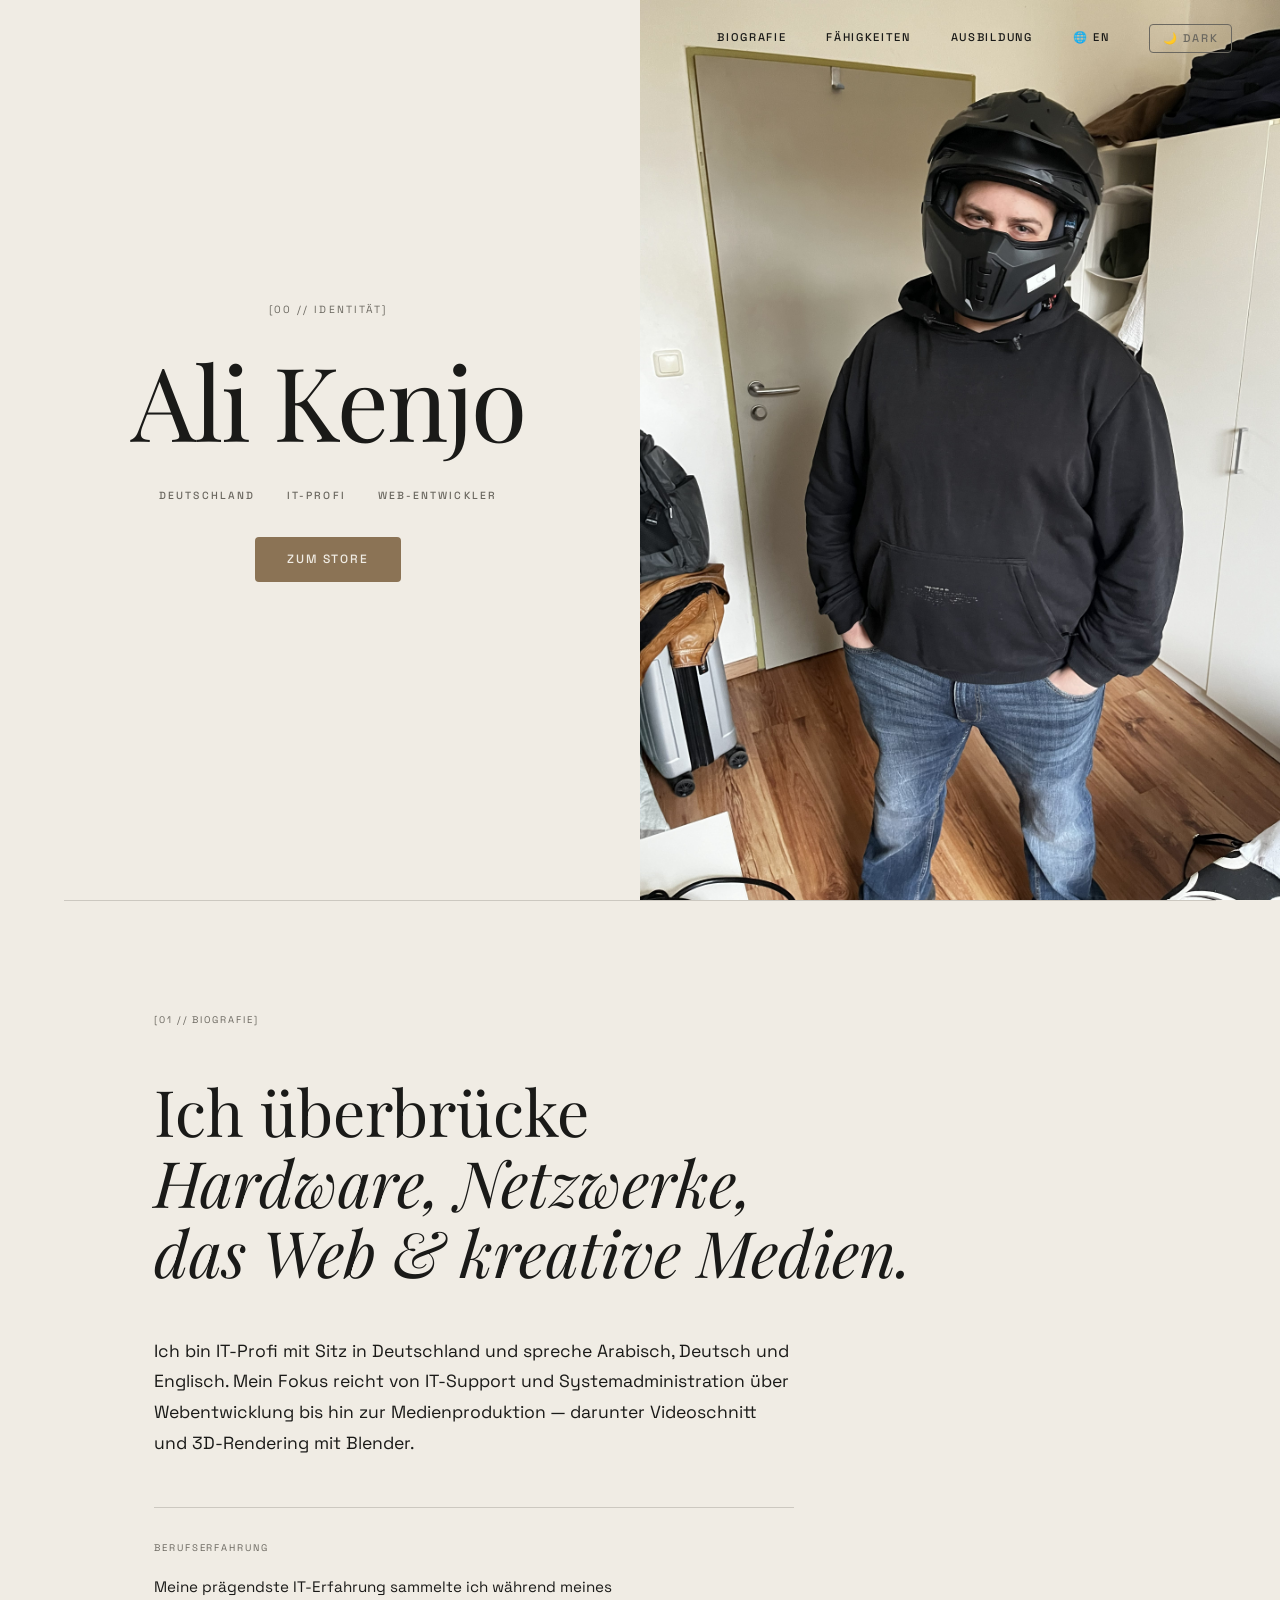
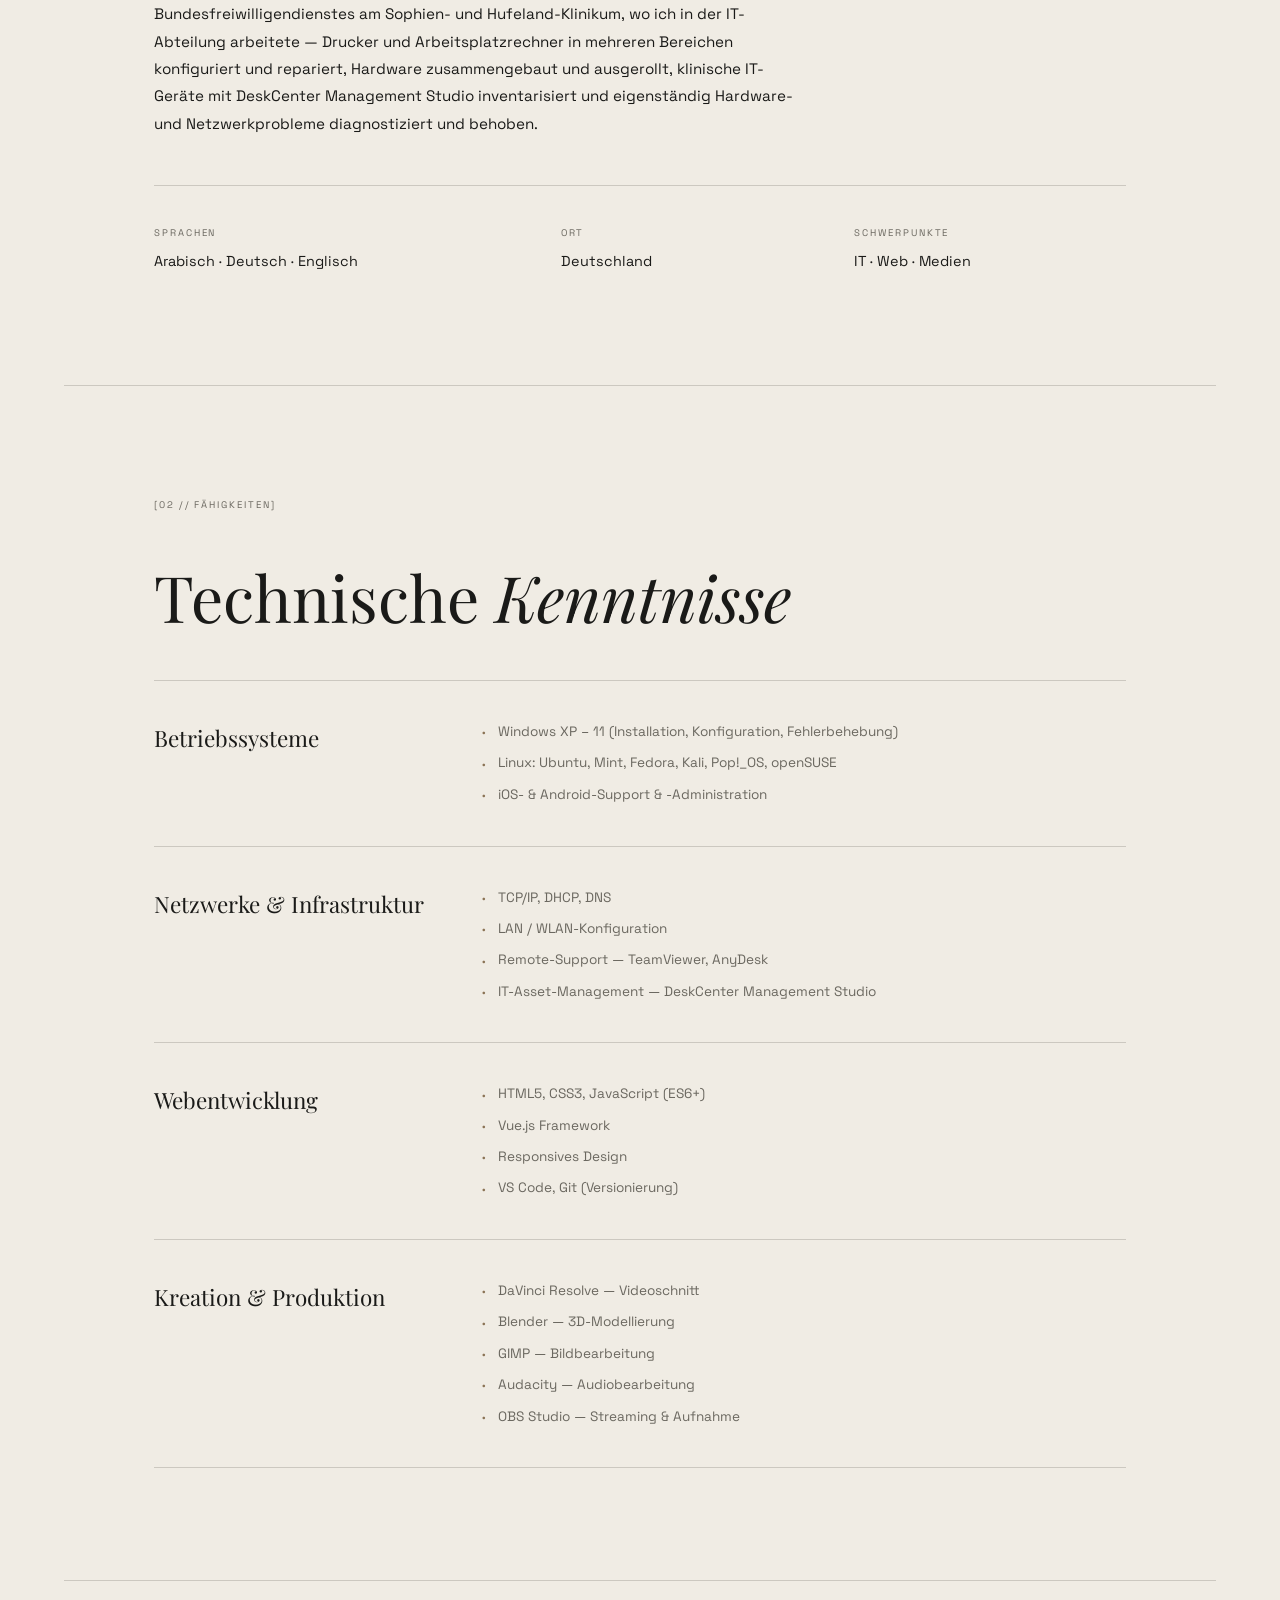
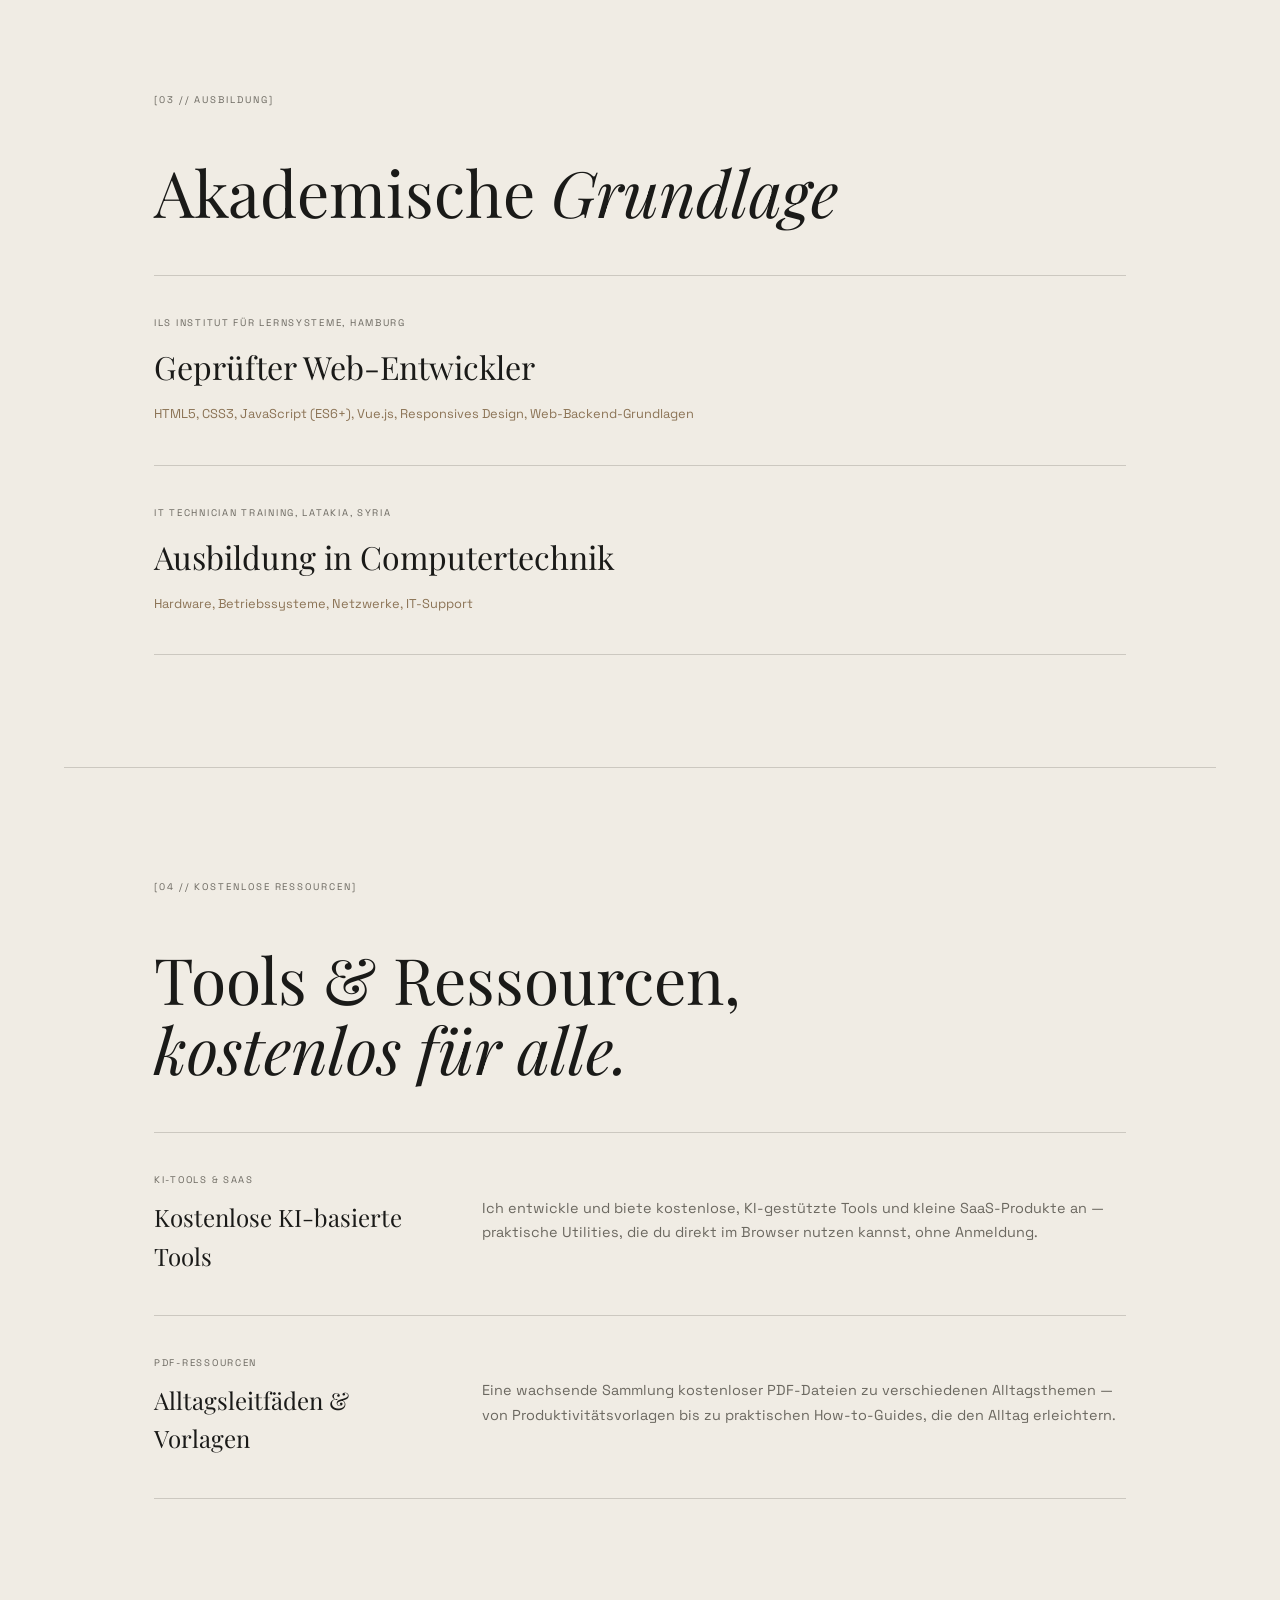
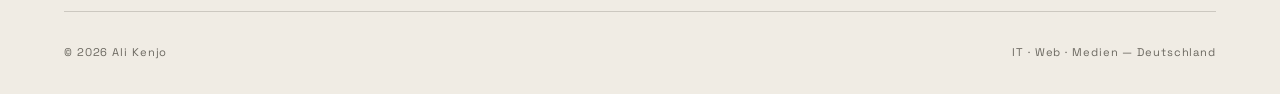
==== index-de.html @ 989b22f6 "Add German site (index-de.html), language toggles, fix nav alignment" ====
<!DOCTYPE html>
<html lang="de">
<head>
  <meta charset="UTF-8" />
  <meta name="viewport" content="width=device-width, initial-scale=1.0"/>
  <title>Ali Kenjo</title>
  <link href="https://fonts.googleapis.com/css2?family=Playfair+Display:ital,wght@0,400;0,700;1,400;1,700&family=Space+Grotesk:wght@300;400;500&display=swap" rel="stylesheet"/>
  <link rel="stylesheet" href="style.css">
  <link rel="icon" type="image/svg+xml" href="favicon.svg">
</head>
<body>

  <!-- NAV -->
  <nav>
    <a href="#biography">Biografie</a>
    <a href="#skills">Fähigkeiten</a>
    <a href="#education">Ausbildung</a>
    <a href="index.html" class="lang-toggle">🌐 EN</a>
    <button class="dark-mode-toggle">🌙 Dark</button>
  </nav>

  <!-- HERO -->
  <section id="identity" style="padding:0; max-width:100%; margin:0;">
    <div class="hero-left">
      <p class="hero-eyebrow">[00 // Identität]</p>
      <h1 class="hero-name">Ali Kenjo</h1>
      <div class="hero-tags">
        <span>Deutschland</span>
        <span>IT-Profi</span>
        <span>Web-Entwickler</span>
      </div>
      <a href="store.html" class="store-btn">Zum Store</a>
    </div>
    <div class="hero-right">
      <img src="img.jpg" alt="Ali Kenjo" class="hero-photo">
    </div>
  </section>

  <hr class="rule">

  <!-- BIOGRAPHY -->
  <section id="biography">
    <p class="section-eyebrow">[01 // Biografie]</p>
    <h2 class="section-title">Ich überbrücke<br><em>Hardware, Netzwerke,<br>das Web & kreative Medien.</em></h2>

    <p class="bio-intro">
      Ich bin IT-Profi mit Sitz in Deutschland und spreche Arabisch, Deutsch und Englisch.
      Mein Fokus reicht von IT-Support und Systemadministration über Webentwicklung bis hin zur Medienproduktion —
      darunter Videoschnitt und 3D-Rendering mit Blender.
    </p>

    <div class="bio-experience">
      <p class="bio-label">Berufserfahrung</p>
      <p>
        Meine prägendste IT-Erfahrung sammelte ich während meines Bundesfreiwilligendienstes am
        Sophien- und Hufeland-Klinikum, wo ich in der IT-Abteilung arbeitete —
        Drucker und Arbeitsplatzrechner in mehreren Bereichen konfiguriert und repariert,
        Hardware zusammengebaut und ausgerollt, klinische IT-Geräte mit DeskCenter Management Studio inventarisiert
        und eigenständig Hardware- und Netzwerkprobleme diagnostiziert und behoben.
      </p>
    </div>

    <div class="bio-footer">
      <div class="bio-footer-item">
        <label>Sprachen</label>
        <span>Arabisch · Deutsch · Englisch</span>
      </div>
      <div class="bio-footer-item">
        <label>Ort</label>
        <span>Deutschland</span>
      </div>
      <div class="bio-footer-item">
        <label>Schwerpunkte</label>
        <span>IT · Web · Medien</span>
      </div>
    </div>
  </section>

  <hr class="rule">

  <!-- SKILLS -->
  <section id="skills">
    <p class="section-eyebrow">[02 // Fähigkeiten]</p>
    <h2 class="section-title">Technische <em>Kenntnisse</em></h2>

    <div class="skills-grid">

      <div class="skill-row">
        <h3 class="skill-category">Betriebssysteme</h3>
        <ul class="skill-items">
          <li>Windows XP – 11 (Installation, Konfiguration, Fehlerbehebung)</li>
          <li>Linux: Ubuntu, Mint, Fedora, Kali, Pop!_OS, openSUSE</li>
          <li>iOS- & Android-Support & -Administration</li>
        </ul>
      </div>

      <div class="skill-row">
        <h3 class="skill-category">Netzwerke & Infrastruktur</h3>
        <ul class="skill-items">
          <li>TCP/IP, DHCP, DNS</li>
          <li>LAN / WLAN-Konfiguration</li>
          <li>Remote-Support — TeamViewer, AnyDesk</li>
          <li>IT-Asset-Management — DeskCenter Management Studio</li>
        </ul>
      </div>

      <div class="skill-row">
        <h3 class="skill-category">Webentwicklung</h3>
        <ul class="skill-items">
          <li>HTML5, CSS3, JavaScript (ES6+)</li>
          <li>Vue.js Framework</li>
          <li>Responsives Design</li>
          <li>VS Code, Git (Versionierung)</li>
        </ul>
      </div>

      <div class="skill-row">
        <h3 class="skill-category">Kreation & Produktion</h3>
        <ul class="skill-items">
          <li>DaVinci Resolve — Videoschnitt</li>
          <li>Blender — 3D-Modellierung</li>
          <li>GIMP — Bildbearbeitung</li>
          <li>Audacity — Audiobearbeitung</li>
          <li>OBS Studio — Streaming & Aufnahme</li>
        </ul>
      </div>

    </div>
  </section>

  <hr class="rule">

  <!-- EDUCATION -->
  <section id="education">
    <p class="section-eyebrow">[03 // Ausbildung]</p>
    <h2 class="section-title">Akademische <em>Grundlage</em></h2>

    <div class="edu-list">

      <div class="edu-item">
        <p class="edu-meta">ILS Institut für Lernsysteme, Hamburg</p>
        <h3 class="edu-title">Geprüfter Web-Entwickler</h3>
        <p class="edu-tags">HTML5, CSS3, JavaScript (ES6+), Vue.js, Responsives Design, Web-Backend-Grundlagen</p>
      </div>

      <div class="edu-item">
        <p class="edu-meta">IT Technician Training, Latakia, Syria</p>
        <h3 class="edu-title">Ausbildung in Computertechnik</h3>
        <p class="edu-tags">Hardware, Betriebssysteme, Netzwerke, IT-Support</p>
      </div>

    </div>
  </section>

  <hr class="rule">

  <!-- FREE RESOURCES -->
  <section id="resources">
    <p class="section-eyebrow">[04 // Kostenlose Ressourcen]</p>
    <h2 class="section-title">Tools & Ressourcen,<br><em>kostenlos für alle.</em></h2>

    <div class="resources-list">

      <div class="resource-item">
        <div>
          <p class="resource-label">KI-Tools & SaaS</p>
          <h3 class="resource-title">Kostenlose KI-basierte Tools</h3>
        </div>
        <p class="resource-desc">
          Ich entwickle und biete kostenlose, KI-gestützte Tools und kleine SaaS-Produkte an —
          praktische Utilities, die du direkt im Browser nutzen kannst, ohne Anmeldung.
        </p>
      </div>

      <div class="resource-item">
        <div>
          <p class="resource-label">PDF-Ressourcen</p>
          <h3 class="resource-title">Alltagsleitfäden & Vorlagen</h3>
        </div>
        <p class="resource-desc">
          Eine wachsende Sammlung kostenloser PDF-Dateien zu verschiedenen Alltagsthemen —
          von Produktivitätsvorlagen bis zu praktischen How-to-Guides, die den Alltag erleichtern.
        </p>
      </div>

    </div>
  </section>

  <hr class="rule">


  <!-- FOOTER -->
  <footer>
    <span>© 2026 Ali Kenjo</span>
    <span>IT · Web · Medien — Deutschland</span>
  </footer>

  <script src="script.js"></script>
</body>
</html>
---- style.css ----
*, *::before, *::after { box-sizing: border-box; margin: 0; padding: 0; }

:root {
  --bg: #f0ece4;
  --bg-dark: #e5e0d8;
  --text: #1a1a18;
  --text-muted: #6b6860;
  --accent: #8b7355;
  --rule: #ccc8c0;
  --font-display: 'Playfair Display', Georgia, serif;
  --font-body: 'Space Grotesk', system-ui, sans-serif;
}

html.dark-mode {
  --bg: #1e1e1e;
  --bg-dark: #2d2d2d;
  --text: #ffffff;
  --text-muted: #a0a0a0;
  --accent: #60a5fa;
  --rule: #404040;
}

html { scroll-behavior: smooth; }

body {
  background: var(--bg);
  color: var(--text);
  font-family: var(--font-body);
  font-size: 16px;
  line-height: 1.6;
  overflow-x: hidden;
}

/* ── NAV ── */
nav {
  position: fixed;
  top: 0; right: 0;
  z-index: 100;
  padding: 1.5rem 3rem;
  display: flex;
  gap: 2.5rem;
  justify-content: flex-end;
  align-items: center;
}

nav a {
  font-family: var(--font-body);
  font-size: 0.7rem;
  font-weight: 500;
  letter-spacing: 0.15em;
  text-transform: uppercase;
  color: var(--text);
  text-decoration: none;
  transition: color 0.2s;
}

nav a:hover { color: var(--accent); }

.dark-mode-toggle {
  background: none;
  border: 1px solid var(--text-muted);
  border-radius: 4px;
  padding: 0.4rem 0.8rem;
  font-family: var(--font-body);
  font-size: 0.7rem;
  font-weight: 500;
  letter-spacing: 0.15em;
  text-transform: uppercase;
  color: var(--text-muted);
  cursor: pointer;
  transition: all 0.2s;
}

.dark-mode-toggle:hover {
  color: var(--text);
  border-color: var(--text);
}

.store-btn {
  margin-top: 2rem;
  padding: 0.8rem 2rem;
  background: var(--accent);
  color: var(--bg);
  border: none;
  border-radius: 4px;
  font-family: var(--font-body);
  font-size: 0.75rem;
  font-weight: 500;
  letter-spacing: 0.15em;
  text-transform: uppercase;
  text-decoration: none;
  display: inline-block;
  transition: all 0.2s;
  cursor: pointer;
}

.store-btn:hover {
  opacity: 0.8;
  transform: translateY(-2px);
}

html.dark-mode .store-btn {
  background: var(--accent);
  color: var(--text);
}

/* ── HERO ── */
#identity {
  min-height: 100vh;
  display: grid;
  grid-template-columns: 1fr 1fr;
}

.hero-left {
  display: flex;
  flex-direction: column;
  justify-content: center;
  align-items: center;
  padding: 4rem 3rem 5rem 4rem;
}

.hero-eyebrow {
  font-family: var(--font-body);
  font-size: 0.65rem;
  letter-spacing: 0.2em;
  text-transform: uppercase;
  color: var(--text-muted);
  margin-bottom: 2rem;
}

.hero-name {
  font-family: var(--font-display);
  font-size: clamp(4rem, 8vw, 7.5rem);
  font-weight: 400;
  line-height: 0.95;
  letter-spacing: -0.02em;
  margin-bottom: 2.5rem;
}

.hero-tags {
  display: flex;
  gap: 2rem;
}

.hero-tags span {
  font-size: 0.65rem;
  font-weight: 500;
  letter-spacing: 0.2em;
  text-transform: uppercase;
  color: var(--text-muted);
}

.scroll-hint {
  margin-top: 3rem;
  display: flex;
  align-items: center;
  gap: 0.75rem;
  font-size: 0.65rem;
  letter-spacing: 0.2em;
  text-transform: uppercase;
  color: var(--text-muted);
}

.scroll-hint::before {
  content: '';
  display: block;
  width: 2px;
  height: 2.5rem;
  background: var(--text-muted);
}

.hero-right {
  background: var(--bg-dark);
  display: flex;
  align-items: stretch;
  justify-content: center;
  padding: 0;
  min-height: 100vh;
}

.hero-photo {
  width: 100%;
  height: 100%;
  object-fit: cover;
  border-radius: 0;
  box-shadow: none;
}

.hero-initials {
  font-family: var(--font-display);
  font-size: 2rem;
  font-style: italic;
  color: var(--text-muted);
}

.hero-photo-label {
  font-size: 0.6rem;
  letter-spacing: 0.2em;
  text-transform: uppercase;
  color: var(--text-muted);
  text-align: center;
  line-height: 1.8;
}

/* ── PHOTO PLACEHOLDER — replace with <img> ── */
.photo-slot {
  width: 180px;
  height: 180px;
  border-radius: 50%;
  background: var(--rule);
  display: flex;
  align-items: center;
  justify-content: center;
  overflow: hidden;
}

/* To use your own photo, replace the .photo-slot div with:
   <img src="your-photo.jpg" alt="Ali Kenjo" class="photo-slot" style="object-fit:cover">
*/

/* ── SECTIONS ── */
section {
  padding: 7rem 4rem;
  max-width: 1100px;
  margin: 0 auto;
}

.section-eyebrow {
  font-size: 0.6rem;
  letter-spacing: 0.2em;
  text-transform: uppercase;
  color: var(--text-muted);
  margin-bottom: 3rem;
}

.section-title {
  font-family: var(--font-display);
  font-size: clamp(2.5rem, 5vw, 4.5rem);
  font-weight: 400;
  line-height: 1.1;
  margin-bottom: 3rem;
}

.section-title em {
  font-style: italic;
}

hr.rule {
  border: none;
  border-top: 1px solid var(--rule);
  margin: 0 4rem;
}

/* ── BIOGRAPHY ── */
.bio-intro {
  font-size: clamp(1rem, 1.5vw, 1.1rem);
  line-height: 1.75;
  max-width: 640px;
  margin-bottom: 3rem;
}

.bio-label {
  font-size: 0.6rem;
  letter-spacing: 0.2em;
  text-transform: uppercase;
  color: var(--text-muted);
  margin-bottom: 1rem;
}

.bio-experience {
  max-width: 640px;
  font-size: 0.95rem;
  line-height: 1.8;
  color: var(--text);
  padding-top: 2rem;
  border-top: 1px solid var(--rule);
}

.bio-footer {
  display: grid;
  grid-template-columns: repeat(3, auto);
  gap: 3rem;
  margin-top: 3rem;
  padding-top: 2.5rem;
  border-top: 1px solid var(--rule);
}

.bio-footer-item label {
  display: block;
  font-size: 0.6rem;
  letter-spacing: 0.2em;
  text-transform: uppercase;
  color: var(--text-muted);
  margin-bottom: 0.4rem;
}

.bio-footer-item span {
  font-size: 0.9rem;
  color: var(--text);
}

/* ── SKILLS ── */
.skills-grid {
  display: grid;
  gap: 0;
}

.skill-row {
  display: grid;
  grid-template-columns: 280px 1fr;
  gap: 3rem;
  padding: 2.5rem 0;
  border-top: 1px solid var(--rule);
  align-items: start;
}

.skill-row:last-child {
  border-bottom: 1px solid var(--rule);
}

.skill-category {
  font-family: var(--font-display);
  font-size: 1.4rem;
  font-weight: 400;
}

.skill-items {
  list-style: none;
  display: flex;
  flex-direction: column;
  gap: 0.6rem;
}

.skill-items li {
  font-size: 0.85rem;
  color: var(--text-muted);
  display: flex;
  align-items: center;
  gap: 0.75rem;
}

.skill-items li::before {
  content: '·';
  color: var(--accent);
  font-size: 1.2rem;
  line-height: 1;
}

/* ── EDUCATION ── */
.edu-list {
  display: flex;
  flex-direction: column;
  gap: 0;
}

.edu-item {
  padding: 2.5rem 0;
  border-top: 1px solid var(--rule);
}

.edu-item:last-child {
  border-bottom: 1px solid var(--rule);
}

.edu-meta {
  font-size: 0.6rem;
  letter-spacing: 0.18em;
  text-transform: uppercase;
  color: var(--text-muted);
  margin-bottom: 0.6rem;
}

.edu-title {
  font-family: var(--font-display);
  font-size: 2rem;
  font-weight: 400;
  margin-bottom: 0.75rem;
}

.edu-tags {
  font-size: 0.8rem;
  color: var(--accent);
}

/* ── FREE RESOURCES ── */
.resources-list {
  display: flex;
  flex-direction: column;
  gap: 0;
}

.resource-item {
  display: grid;
  grid-template-columns: 280px 1fr;
  gap: 3rem;
  padding: 2.5rem 0;
  border-top: 1px solid var(--rule);
  align-items: start;
}

.resource-item:last-child {
  border-bottom: 1px solid var(--rule);
}

.resource-label {
  font-size: 0.6rem;
  letter-spacing: 0.18em;
  text-transform: uppercase;
  color: var(--text-muted);
  margin-bottom: 0.6rem;
}

.resource-title {
  font-family: var(--font-display);
  font-size: 1.5rem;
  font-weight: 400;
}

.resource-desc {
  font-size: 0.9rem;
  color: var(--text-muted);
  line-height: 1.7;
  padding-top: 1.4rem;
}

/* ── CONTACT ── */
#contact {
  padding: 7rem 4rem;
  max-width: 1100px;
  margin: 0 auto;
}

.contact-inner {
  border-top: 1px solid var(--rule);
  padding-top: 3rem;
  display: flex;
  justify-content: space-between;
  align-items: flex-end;
  flex-wrap: wrap;
  gap: 2rem;
}

.contact-title {
  font-family: var(--font-display);
  font-size: clamp(2rem, 4vw, 3.5rem);
  font-weight: 400;
}

.contact-links {
  display: flex;
  flex-direction: column;
  gap: 0.75rem;
  text-align: right;
}

.contact-links a {
  font-size: 0.8rem;
  letter-spacing: 0.1em;
  color: var(--text-muted);
  text-decoration: none;
  transition: color 0.2s;
}

.contact-links a:hover { color: var(--text); }

/* ── FOOTER ── */
footer {
  padding: 2rem 4rem;
  display: flex;
  justify-content: space-between;
  align-items: center;
  font-size: 0.7rem;
  color: var(--text-muted);
  letter-spacing: 0.08em;
}

/* ── RESPONSIVE ── */
@media (max-width: 768px) {
  #identity { grid-template-columns: 1fr; }
  .hero-right { min-height: 40vh; }
  .hero-left { padding: 6rem 1.5rem 3rem; }
  nav { padding: 1.2rem 1.5rem; gap: 1.5rem; }
  section, #contact { padding: 4rem 1.5rem; }
  hr.rule { margin: 0 1.5rem; }
  .skill-row, .resource-item { grid-template-columns: 1fr; gap: 1rem; }
  .bio-footer { grid-template-columns: 1fr; gap: 1.5rem; }
  footer { flex-direction: column; gap: 0.5rem; text-align: center; }
  .contact-links { text-align: left; }
}

@media (prefers-reduced-motion: reduce) {
  * { transition: none !important; }
}
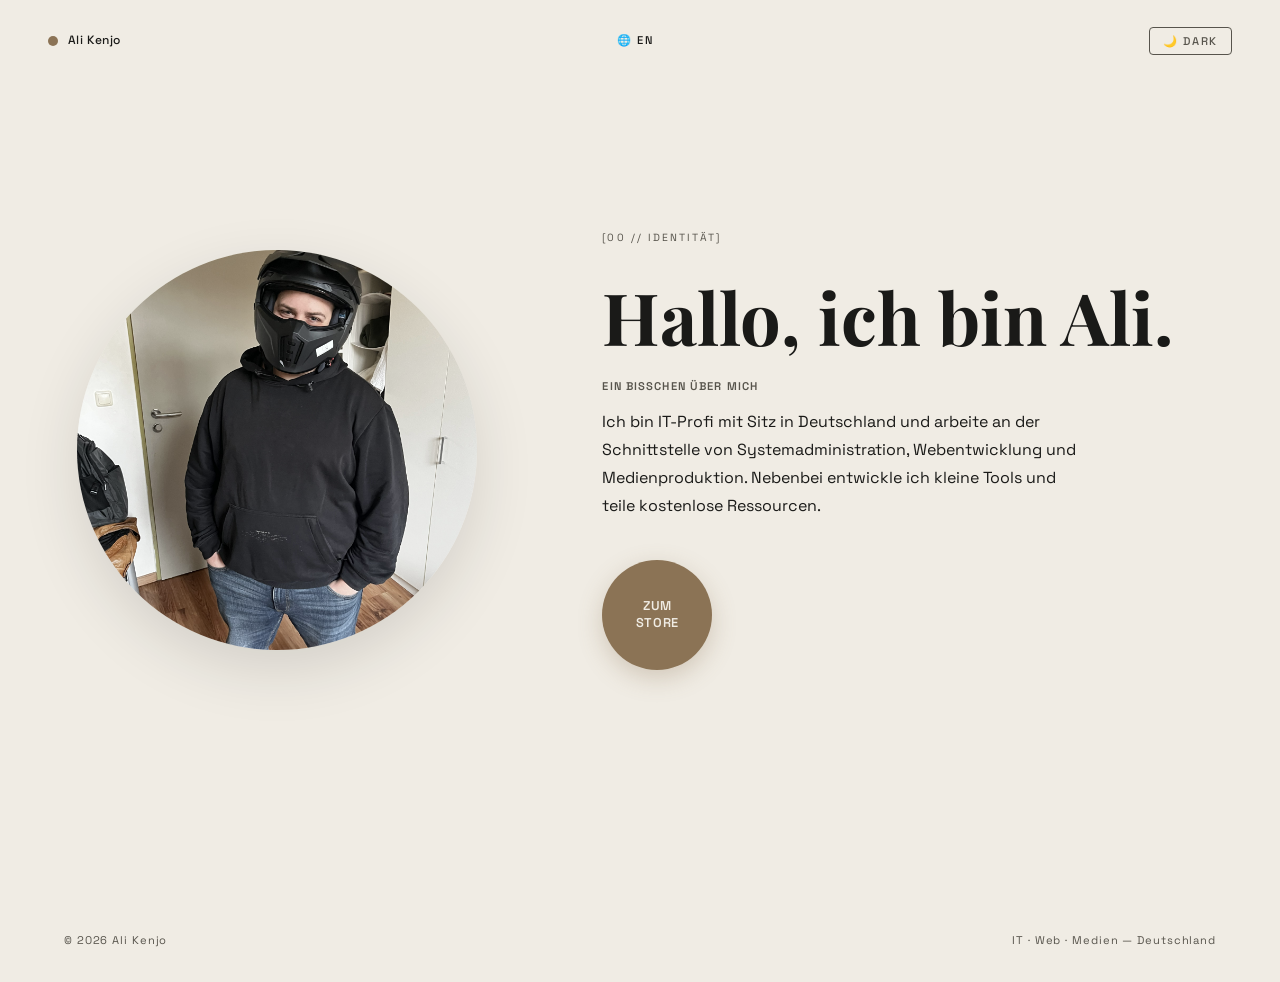
==== commit da778f4d: "Refine hero layout and accessibility" ====
--- a/index-de.html
+++ b/index-de.html
@@ -1,200 +1,56 @@
-<!DOCTYPE html>
-<html lang="de">
-<head>
-  <meta charset="UTF-8" />
-  <meta name="viewport" content="width=device-width, initial-scale=1.0"/>
-  <title>Ali Kenjo</title>
-  <link href="https://fonts.googleapis.com/css2?family=Playfair+Display:ital,wght@0,400;0,700;1,400;1,700&family=Space+Grotesk:wght@300;400;500&display=swap" rel="stylesheet"/>
-  <link rel="stylesheet" href="style.css">
-  <link rel="icon" type="image/svg+xml" href="favicon.svg">
-</head>
-<body>
-
-  <!-- NAV -->
-  <nav>
-    <a href="#biography">Biografie</a>
-    <a href="#skills">Fähigkeiten</a>
-    <a href="#education">Ausbildung</a>
-    <a href="index.html" class="lang-toggle">🌐 EN</a>
-    <button class="dark-mode-toggle">🌙 Dark</button>
-  </nav>
-
-  <!-- HERO -->
-  <section id="identity" style="padding:0; max-width:100%; margin:0;">
-    <div class="hero-left">
-      <p class="hero-eyebrow">[00 // Identität]</p>
-      <h1 class="hero-name">Ali Kenjo</h1>
-      <div class="hero-tags">
-        <span>Deutschland</span>
-        <span>IT-Profi</span>
-        <span>Web-Entwickler</span>
-      </div>
-      <a href="store.html" class="store-btn">Zum Store</a>
-    </div>
-    <div class="hero-right">
-      <img src="img.jpg" alt="Ali Kenjo" class="hero-photo">
-    </div>
-  </section>
-
-  <hr class="rule">
-
-  <!-- BIOGRAPHY -->
-  <section id="biography">
-    <p class="section-eyebrow">[01 // Biografie]</p>
-    <h2 class="section-title">Ich überbrücke<br><em>Hardware, Netzwerke,<br>das Web & kreative Medien.</em></h2>
-
-    <p class="bio-intro">
-      Ich bin IT-Profi mit Sitz in Deutschland und spreche Arabisch, Deutsch und Englisch.
-      Mein Fokus reicht von IT-Support und Systemadministration über Webentwicklung bis hin zur Medienproduktion —
-      darunter Videoschnitt und 3D-Rendering mit Blender.
-    </p>
-
-    <div class="bio-experience">
-      <p class="bio-label">Berufserfahrung</p>
-      <p>
-        Meine prägendste IT-Erfahrung sammelte ich während meines Bundesfreiwilligendienstes am
-        Sophien- und Hufeland-Klinikum, wo ich in der IT-Abteilung arbeitete —
-        Drucker und Arbeitsplatzrechner in mehreren Bereichen konfiguriert und repariert,
-        Hardware zusammengebaut und ausgerollt, klinische IT-Geräte mit DeskCenter Management Studio inventarisiert
-        und eigenständig Hardware- und Netzwerkprobleme diagnostiziert und behoben.
-      </p>
-    </div>
-
-    <div class="bio-footer">
-      <div class="bio-footer-item">
-        <label>Sprachen</label>
-        <span>Arabisch · Deutsch · Englisch</span>
-      </div>
-      <div class="bio-footer-item">
-        <label>Ort</label>
-        <span>Deutschland</span>
-      </div>
-      <div class="bio-footer-item">
-        <label>Schwerpunkte</label>
-        <span>IT · Web · Medien</span>
-      </div>
-    </div>
-  </section>
-
-  <hr class="rule">
-
-  <!-- SKILLS -->
-  <section id="skills">
-    <p class="section-eyebrow">[02 // Fähigkeiten]</p>
-    <h2 class="section-title">Technische <em>Kenntnisse</em></h2>
-
-    <div class="skills-grid">
-
-      <div class="skill-row">
-        <h3 class="skill-category">Betriebssysteme</h3>
-        <ul class="skill-items">
-          <li>Windows XP – 11 (Installation, Konfiguration, Fehlerbehebung)</li>
-          <li>Linux: Ubuntu, Mint, Fedora, Kali, Pop!_OS, openSUSE</li>
-          <li>iOS- & Android-Support & -Administration</li>
-        </ul>
-      </div>
-
-      <div class="skill-row">
-        <h3 class="skill-category">Netzwerke & Infrastruktur</h3>
-        <ul class="skill-items">
-          <li>TCP/IP, DHCP, DNS</li>
-          <li>LAN / WLAN-Konfiguration</li>
-          <li>Remote-Support — TeamViewer, AnyDesk</li>
-          <li>IT-Asset-Management — DeskCenter Management Studio</li>
-        </ul>
-      </div>
-
-      <div class="skill-row">
-        <h3 class="skill-category">Webentwicklung</h3>
-        <ul class="skill-items">
-          <li>HTML5, CSS3, JavaScript (ES6+)</li>
-          <li>Vue.js Framework</li>
-          <li>Responsives Design</li>
-          <li>VS Code, Git (Versionierung)</li>
-        </ul>
-      </div>
-
-      <div class="skill-row">
-        <h3 class="skill-category">Kreation & Produktion</h3>
-        <ul class="skill-items">
-          <li>DaVinci Resolve — Videoschnitt</li>
-          <li>Blender — 3D-Modellierung</li>
-          <li>GIMP — Bildbearbeitung</li>
-          <li>Audacity — Audiobearbeitung</li>
-          <li>OBS Studio — Streaming & Aufnahme</li>
-        </ul>
-      </div>
-
-    </div>
-  </section>
-
-  <hr class="rule">
-
-  <!-- EDUCATION -->
-  <section id="education">
-    <p class="section-eyebrow">[03 // Ausbildung]</p>
-    <h2 class="section-title">Akademische <em>Grundlage</em></h2>
-
-    <div class="edu-list">
-
-      <div class="edu-item">
-        <p class="edu-meta">ILS Institut für Lernsysteme, Hamburg</p>
-        <h3 class="edu-title">Geprüfter Web-Entwickler</h3>
-        <p class="edu-tags">HTML5, CSS3, JavaScript (ES6+), Vue.js, Responsives Design, Web-Backend-Grundlagen</p>
-      </div>
-
-      <div class="edu-item">
-        <p class="edu-meta">IT Technician Training, Latakia, Syria</p>
-        <h3 class="edu-title">Ausbildung in Computertechnik</h3>
-        <p class="edu-tags">Hardware, Betriebssysteme, Netzwerke, IT-Support</p>
-      </div>
-
-    </div>
-  </section>
-
-  <hr class="rule">
-
-  <!-- FREE RESOURCES -->
-  <section id="resources">
-    <p class="section-eyebrow">[04 // Kostenlose Ressourcen]</p>
-    <h2 class="section-title">Tools & Ressourcen,<br><em>kostenlos für alle.</em></h2>
-
-    <div class="resources-list">
-
-      <div class="resource-item">
-        <div>
-          <p class="resource-label">KI-Tools & SaaS</p>
-          <h3 class="resource-title">Kostenlose KI-basierte Tools</h3>
-        </div>
-        <p class="resource-desc">
-          Ich entwickle und biete kostenlose, KI-gestützte Tools und kleine SaaS-Produkte an —
-          praktische Utilities, die du direkt im Browser nutzen kannst, ohne Anmeldung.
-        </p>
-      </div>
-
-      <div class="resource-item">
-        <div>
-          <p class="resource-label">PDF-Ressourcen</p>
-          <h3 class="resource-title">Alltagsleitfäden & Vorlagen</h3>
-        </div>
-        <p class="resource-desc">
-          Eine wachsende Sammlung kostenloser PDF-Dateien zu verschiedenen Alltagsthemen —
-          von Produktivitätsvorlagen bis zu praktischen How-to-Guides, die den Alltag erleichtern.
-        </p>
-      </div>
-
-    </div>
-  </section>
-
-  <hr class="rule">
-
-
-  <!-- FOOTER -->
-  <footer>
-    <span>© 2026 Ali Kenjo</span>
-    <span>IT · Web · Medien — Deutschland</span>
-  </footer>
-
-  <script src="script.js"></script>
-</body>
-</html>
+<!DOCTYPE html>
+<html lang="de">
+<head>
+  <meta charset="UTF-8" />
+  <meta name="viewport" content="width=device-width, initial-scale=1.0"/>
+  <meta name="description" content="Ali Kenjo — IT-Profi in Deutschland an der Schnittstelle von Systemadministration, Webentwicklung und Medienproduktion.">
+  <meta property="og:title" content="Ali Kenjo">
+  <meta property="og:description" content="Ali Kenjo — IT-Profi in Deutschland an der Schnittstelle von Systemadministration, Webentwicklung und Medienproduktion.">
+  <meta property="og:image" content="img.jpg">
+  <meta property="og:type" content="website">
+  <title>Ali Kenjo</title>
+  <link rel="preconnect" href="https://fonts.googleapis.com">
+  <link rel="preconnect" href="https://fonts.gstatic.com" crossorigin>
+  <link href="https://fonts.googleapis.com/css2?family=Playfair+Display:ital,wght@0,400;0,700;1,400;1,700&family=Space+Grotesk:wght@300;400;500&display=swap" rel="stylesheet"/>
+  <link rel="stylesheet" href="style.css">
+  <link rel="icon" type="image/svg+xml" href="favicon.svg">
+</head>
+<body>
+
+  <!-- NAV -->
+  <nav>
+    <div class="nav-badge">
+      <span class="badge-dot"></span>
+      <span class="badge-name">Ali Kenjo</span>
+    </div>
+    <a href="index.html" class="lang-toggle" hreflang="en">🌐 EN</a>
+    <button class="dark-mode-toggle" aria-pressed="false">🌙 Dark</button>
+  </nav>
+
+  <!-- HERO -->
+  <section id="identity" style="padding:0; max-width:100%; margin:0;">
+    <div class="hero-left">
+      <img src="img.jpg" alt="Ali Kenjo" class="hero-photo-circle">
+    </div>
+    <div class="hero-right">
+      <p class="hero-eyebrow">[00 // Identität]</p>
+      <h1 class="hero-headline">Hallo, ich bin Ali.</h1>
+      <p class="hero-label">Ein bisschen über mich</p>
+      <p class="hero-bio">
+        Ich bin IT-Profi mit Sitz in Deutschland und arbeite an der Schnittstelle von Systemadministration,
+        Webentwicklung und Medienproduktion. Nebenbei entwickle ich kleine Tools und teile kostenlose
+        Ressourcen.
+      </p>
+      <a href="store.html" class="store-btn-round" aria-label="Zum Store gehen">Zum<br>Store</a>
+    </div>
+  </section>
+
+  <!-- FOOTER -->
+  <footer>
+    <span>© 2026 Ali Kenjo</span>
+    <span>IT · Web · Medien — Deutschland</span>
+  </footer>
+
+  <script src="script.js"></script>
+</body>
+</html>
--- a/style.css
+++ b/style.css
@@ -1,493 +1,262 @@
-*, *::before, *::after { box-sizing: border-box; margin: 0; padding: 0; }
-
-:root {
-  --bg: #f0ece4;
-  --bg-dark: #e5e0d8;
-  --text: #1a1a18;
-  --text-muted: #6b6860;
-  --accent: #8b7355;
-  --rule: #ccc8c0;
-  --font-display: 'Playfair Display', Georgia, serif;
-  --font-body: 'Space Grotesk', system-ui, sans-serif;
-}
-
-html.dark-mode {
-  --bg: #1e1e1e;
-  --bg-dark: #2d2d2d;
-  --text: #ffffff;
-  --text-muted: #a0a0a0;
-  --accent: #60a5fa;
-  --rule: #404040;
-}
-
-html { scroll-behavior: smooth; }
-
-body {
-  background: var(--bg);
-  color: var(--text);
-  font-family: var(--font-body);
-  font-size: 16px;
-  line-height: 1.6;
-  overflow-x: hidden;
-}
-
-/* ── NAV ── */
-nav {
-  position: fixed;
-  top: 0; right: 0;
-  z-index: 100;
-  padding: 1.5rem 3rem;
-  display: flex;
-  gap: 2.5rem;
-  justify-content: flex-end;
-  align-items: center;
-}
-
-nav a {
-  font-family: var(--font-body);
-  font-size: 0.7rem;
-  font-weight: 500;
-  letter-spacing: 0.15em;
-  text-transform: uppercase;
-  color: var(--text);
-  text-decoration: none;
-  transition: color 0.2s;
-}
-
-nav a:hover { color: var(--accent); }
-
-.dark-mode-toggle {
-  background: none;
-  border: 1px solid var(--text-muted);
-  border-radius: 4px;
-  padding: 0.4rem 0.8rem;
-  font-family: var(--font-body);
-  font-size: 0.7rem;
-  font-weight: 500;
-  letter-spacing: 0.15em;
-  text-transform: uppercase;
-  color: var(--text-muted);
-  cursor: pointer;
-  transition: all 0.2s;
-}
-
-.dark-mode-toggle:hover {
-  color: var(--text);
-  border-color: var(--text);
-}
-
-.store-btn {
-  margin-top: 2rem;
-  padding: 0.8rem 2rem;
-  background: var(--accent);
-  color: var(--bg);
-  border: none;
-  border-radius: 4px;
-  font-family: var(--font-body);
-  font-size: 0.75rem;
-  font-weight: 500;
-  letter-spacing: 0.15em;
-  text-transform: uppercase;
-  text-decoration: none;
-  display: inline-block;
-  transition: all 0.2s;
-  cursor: pointer;
-}
-
-.store-btn:hover {
-  opacity: 0.8;
-  transform: translateY(-2px);
-}
-
-html.dark-mode .store-btn {
-  background: var(--accent);
-  color: var(--text);
-}
-
-/* ── HERO ── */
-#identity {
-  min-height: 100vh;
-  display: grid;
-  grid-template-columns: 1fr 1fr;
-}
-
-.hero-left {
-  display: flex;
-  flex-direction: column;
-  justify-content: center;
-  align-items: center;
-  padding: 4rem 3rem 5rem 4rem;
-}
-
-.hero-eyebrow {
-  font-family: var(--font-body);
-  font-size: 0.65rem;
-  letter-spacing: 0.2em;
-  text-transform: uppercase;
-  color: var(--text-muted);
-  margin-bottom: 2rem;
-}
-
-.hero-name {
-  font-family: var(--font-display);
-  font-size: clamp(4rem, 8vw, 7.5rem);
-  font-weight: 400;
-  line-height: 0.95;
-  letter-spacing: -0.02em;
-  margin-bottom: 2.5rem;
-}
-
-.hero-tags {
-  display: flex;
-  gap: 2rem;
-}
-
-.hero-tags span {
-  font-size: 0.65rem;
-  font-weight: 500;
-  letter-spacing: 0.2em;
-  text-transform: uppercase;
-  color: var(--text-muted);
-}
-
-.scroll-hint {
-  margin-top: 3rem;
-  display: flex;
-  align-items: center;
-  gap: 0.75rem;
-  font-size: 0.65rem;
-  letter-spacing: 0.2em;
-  text-transform: uppercase;
-  color: var(--text-muted);
-}
-
-.scroll-hint::before {
-  content: '';
-  display: block;
-  width: 2px;
-  height: 2.5rem;
-  background: var(--text-muted);
-}
-
-.hero-right {
-  background: var(--bg-dark);
-  display: flex;
-  align-items: stretch;
-  justify-content: center;
-  padding: 0;
-  min-height: 100vh;
-}
-
-.hero-photo {
-  width: 100%;
-  height: 100%;
-  object-fit: cover;
-  border-radius: 0;
-  box-shadow: none;
-}
-
-.hero-initials {
-  font-family: var(--font-display);
-  font-size: 2rem;
-  font-style: italic;
-  color: var(--text-muted);
-}
-
-.hero-photo-label {
-  font-size: 0.6rem;
-  letter-spacing: 0.2em;
-  text-transform: uppercase;
-  color: var(--text-muted);
-  text-align: center;
-  line-height: 1.8;
-}
-
-/* ── PHOTO PLACEHOLDER — replace with <img> ── */
-.photo-slot {
-  width: 180px;
-  height: 180px;
-  border-radius: 50%;
-  background: var(--rule);
-  display: flex;
-  align-items: center;
-  justify-content: center;
-  overflow: hidden;
-}
-
-/* To use your own photo, replace the .photo-slot div with:
-   <img src="your-photo.jpg" alt="Ali Kenjo" class="photo-slot" style="object-fit:cover">
-*/
-
-/* ── SECTIONS ── */
-section {
-  padding: 7rem 4rem;
-  max-width: 1100px;
-  margin: 0 auto;
-}
-
-.section-eyebrow {
-  font-size: 0.6rem;
-  letter-spacing: 0.2em;
-  text-transform: uppercase;
-  color: var(--text-muted);
-  margin-bottom: 3rem;
-}
-
-.section-title {
-  font-family: var(--font-display);
-  font-size: clamp(2.5rem, 5vw, 4.5rem);
-  font-weight: 400;
-  line-height: 1.1;
-  margin-bottom: 3rem;
-}
-
-.section-title em {
-  font-style: italic;
-}
-
-hr.rule {
-  border: none;
-  border-top: 1px solid var(--rule);
-  margin: 0 4rem;
-}
-
-/* ── BIOGRAPHY ── */
-.bio-intro {
-  font-size: clamp(1rem, 1.5vw, 1.1rem);
-  line-height: 1.75;
-  max-width: 640px;
-  margin-bottom: 3rem;
-}
-
-.bio-label {
-  font-size: 0.6rem;
-  letter-spacing: 0.2em;
-  text-transform: uppercase;
-  color: var(--text-muted);
-  margin-bottom: 1rem;
-}
-
-.bio-experience {
-  max-width: 640px;
-  font-size: 0.95rem;
-  line-height: 1.8;
-  color: var(--text);
-  padding-top: 2rem;
-  border-top: 1px solid var(--rule);
-}
-
-.bio-footer {
-  display: grid;
-  grid-template-columns: repeat(3, auto);
-  gap: 3rem;
-  margin-top: 3rem;
-  padding-top: 2.5rem;
-  border-top: 1px solid var(--rule);
-}
-
-.bio-footer-item label {
-  display: block;
-  font-size: 0.6rem;
-  letter-spacing: 0.2em;
-  text-transform: uppercase;
-  color: var(--text-muted);
-  margin-bottom: 0.4rem;
-}
-
-.bio-footer-item span {
-  font-size: 0.9rem;
-  color: var(--text);
-}
-
-/* ── SKILLS ── */
-.skills-grid {
-  display: grid;
-  gap: 0;
-}
-
-.skill-row {
-  display: grid;
-  grid-template-columns: 280px 1fr;
-  gap: 3rem;
-  padding: 2.5rem 0;
-  border-top: 1px solid var(--rule);
-  align-items: start;
-}
-
-.skill-row:last-child {
-  border-bottom: 1px solid var(--rule);
-}
-
-.skill-category {
-  font-family: var(--font-display);
-  font-size: 1.4rem;
-  font-weight: 400;
-}
-
-.skill-items {
-  list-style: none;
-  display: flex;
-  flex-direction: column;
-  gap: 0.6rem;
-}
-
-.skill-items li {
-  font-size: 0.85rem;
-  color: var(--text-muted);
-  display: flex;
-  align-items: center;
-  gap: 0.75rem;
-}
-
-.skill-items li::before {
-  content: '·';
-  color: var(--accent);
-  font-size: 1.2rem;
-  line-height: 1;
-}
-
-/* ── EDUCATION ── */
-.edu-list {
-  display: flex;
-  flex-direction: column;
-  gap: 0;
-}
-
-.edu-item {
-  padding: 2.5rem 0;
-  border-top: 1px solid var(--rule);
-}
-
-.edu-item:last-child {
-  border-bottom: 1px solid var(--rule);
-}
-
-.edu-meta {
-  font-size: 0.6rem;
-  letter-spacing: 0.18em;
-  text-transform: uppercase;
-  color: var(--text-muted);
-  margin-bottom: 0.6rem;
-}
-
-.edu-title {
-  font-family: var(--font-display);
-  font-size: 2rem;
-  font-weight: 400;
-  margin-bottom: 0.75rem;
-}
-
-.edu-tags {
-  font-size: 0.8rem;
-  color: var(--accent);
-}
-
-/* ── FREE RESOURCES ── */
-.resources-list {
-  display: flex;
-  flex-direction: column;
-  gap: 0;
-}
-
-.resource-item {
-  display: grid;
-  grid-template-columns: 280px 1fr;
-  gap: 3rem;
-  padding: 2.5rem 0;
-  border-top: 1px solid var(--rule);
-  align-items: start;
-}
-
-.resource-item:last-child {
-  border-bottom: 1px solid var(--rule);
-}
-
-.resource-label {
-  font-size: 0.6rem;
-  letter-spacing: 0.18em;
-  text-transform: uppercase;
-  color: var(--text-muted);
-  margin-bottom: 0.6rem;
-}
-
-.resource-title {
-  font-family: var(--font-display);
-  font-size: 1.5rem;
-  font-weight: 400;
-}
-
-.resource-desc {
-  font-size: 0.9rem;
-  color: var(--text-muted);
-  line-height: 1.7;
-  padding-top: 1.4rem;
-}
-
-/* ── CONTACT ── */
-#contact {
-  padding: 7rem 4rem;
-  max-width: 1100px;
-  margin: 0 auto;
-}
-
-.contact-inner {
-  border-top: 1px solid var(--rule);
-  padding-top: 3rem;
-  display: flex;
-  justify-content: space-between;
-  align-items: flex-end;
-  flex-wrap: wrap;
-  gap: 2rem;
-}
-
-.contact-title {
-  font-family: var(--font-display);
-  font-size: clamp(2rem, 4vw, 3.5rem);
-  font-weight: 400;
-}
-
-.contact-links {
-  display: flex;
-  flex-direction: column;
-  gap: 0.75rem;
-  text-align: right;
-}
-
-.contact-links a {
-  font-size: 0.8rem;
-  letter-spacing: 0.1em;
-  color: var(--text-muted);
-  text-decoration: none;
-  transition: color 0.2s;
-}
-
-.contact-links a:hover { color: var(--text); }
-
-/* ── FOOTER ── */
-footer {
-  padding: 2rem 4rem;
-  display: flex;
-  justify-content: space-between;
-  align-items: center;
-  font-size: 0.7rem;
-  color: var(--text-muted);
-  letter-spacing: 0.08em;
-}
-
-/* ── RESPONSIVE ── */
-@media (max-width: 768px) {
-  #identity { grid-template-columns: 1fr; }
-  .hero-right { min-height: 40vh; }
-  .hero-left { padding: 6rem 1.5rem 3rem; }
-  nav { padding: 1.2rem 1.5rem; gap: 1.5rem; }
-  section, #contact { padding: 4rem 1.5rem; }
-  hr.rule { margin: 0 1.5rem; }
-  .skill-row, .resource-item { grid-template-columns: 1fr; gap: 1rem; }
-  .bio-footer { grid-template-columns: 1fr; gap: 1.5rem; }
-  footer { flex-direction: column; gap: 0.5rem; text-align: center; }
-  .contact-links { text-align: left; }
-}
-
-@media (prefers-reduced-motion: reduce) {
-  * { transition: none !important; }
-}
+*, *::before, *::after { box-sizing: border-box; margin: 0; padding: 0; }
+
+:root {
+  --bg: #f0ece4;
+  --bg-dark: #e5e0d8;
+  --text: #1a1a18;
+  --text-muted: #57544c;
+  --accent: #8b7355;
+  --rule: #ccc8c0;
+  --font-display: 'Playfair Display', Georgia, serif;
+  --font-body: 'Space Grotesk', system-ui, sans-serif;
+}
+
+html.dark-mode {
+  --bg: #1e1e1e;
+  --bg-dark: #2d2d2d;
+  --text: #ffffff;
+  --text-muted: #b5b5b5;
+  --accent: #60a5fa;
+  --rule: #404040;
+}
+
+html { scroll-behavior: smooth; }
+
+body {
+  background: var(--bg);
+  color: var(--text);
+  font-family: var(--font-body);
+  font-size: 16px;
+  line-height: 1.6;
+  overflow-x: hidden;
+}
+
+/* ── NAV ── */
+nav {
+  position: fixed;
+  top: 0; right: 0;
+  z-index: 100;
+  padding: 1.5rem 3rem;
+  display: flex;
+  gap: 2.5rem;
+  justify-content: space-between;
+  align-items: center;
+  width: 100%;
+}
+
+.nav-badge {
+  display: flex;
+  align-items: center;
+  gap: 0.6rem;
+}
+
+.badge-dot {
+  width: 10px;
+  height: 10px;
+  border-radius: 50%;
+  background: var(--accent);
+  display: inline-block;
+}
+
+.badge-name {
+  font-family: var(--font-body);
+  font-size: 0.75rem;
+  font-weight: 500;
+  letter-spacing: 0.05em;
+  color: var(--text);
+}
+
+nav a {
+  font-family: var(--font-body);
+  font-size: 0.7rem;
+  font-weight: 500;
+  letter-spacing: 0.15em;
+  text-transform: uppercase;
+  color: var(--text);
+  text-decoration: none;
+  transition: color 0.2s;
+  padding: 0.5rem 0.4rem;
+}
+
+nav a:hover { color: var(--accent); }
+
+nav a:focus-visible,
+.dark-mode-toggle:focus-visible,
+.store-btn:focus-visible {
+  outline: 2px solid var(--accent);
+  outline-offset: 3px;
+  border-radius: 2px;
+}
+
+.dark-mode-toggle {
+  background: none;
+  border: 1px solid var(--text-muted);
+  border-radius: 4px;
+  padding: 0.4rem 0.8rem;
+  font-family: var(--font-body);
+  font-size: 0.7rem;
+  font-weight: 500;
+  letter-spacing: 0.15em;
+  text-transform: uppercase;
+  color: var(--text-muted);
+  cursor: pointer;
+  transition: all 0.2s;
+}
+
+.dark-mode-toggle:hover {
+  color: var(--text);
+  border-color: var(--text);
+}
+
+/* ── HERO ── */
+#identity {
+  min-height: 100vh;
+  display: grid;
+  grid-template-columns: 0.9fr 1.1fr;
+  align-items: center;
+  gap: 3rem;
+  padding: 0 4rem;
+}
+
+.hero-left {
+  display: flex;
+  align-items: center;
+  justify-content: center;
+  padding: 0;
+  min-height: auto;
+}
+
+.hero-eyebrow {
+  font-family: var(--font-body);
+  font-size: 0.65rem;
+  letter-spacing: 0.2em;
+  text-transform: uppercase;
+  color: var(--text-muted);
+  margin-bottom: 2rem;
+}
+
+.hero-name {
+  font-family: var(--font-display);
+  font-size: clamp(4rem, 8vw, 7.5rem);
+  font-weight: 400;
+  line-height: 0.95;
+  letter-spacing: -0.02em;
+  margin-bottom: 2.5rem;
+}
+
+.hero-tags {
+  display: none;
+}
+
+.hero-right {
+  display: flex;
+  flex-direction: column;
+  justify-content: center;
+  padding: 2rem 0;
+  text-align: left;
+  align-items: flex-start;
+}
+
+.hero-photo-circle {
+  width: min(70vw, 400px);
+  aspect-ratio: 1 / 1;
+  object-fit: cover;
+  border-radius: 50%;
+  filter: grayscale(15%);
+  box-shadow: 0 20px 60px rgba(0, 0, 0, 0.12);
+}
+
+.hero-headline {
+  font-family: var(--font-display);
+  font-size: clamp(2.75rem, 6vw, 4.5rem);
+  font-weight: 700;
+  line-height: 1.05;
+  margin-bottom: 1.5rem;
+}
+
+.hero-label {
+  font-size: 0.7rem;
+  font-weight: 600;
+  letter-spacing: 0.1em;
+  text-transform: uppercase;
+  color: var(--text-muted);
+  margin-bottom: 0.75rem;
+}
+
+.hero-bio {
+  max-width: 480px;
+  font-size: 1rem;
+  line-height: 1.75;
+  color: var(--text);
+}
+
+.store-btn-round {
+  width: 110px;
+  height: 110px;
+  border-radius: 50%;
+  background: var(--accent);
+  color: var(--bg);
+  display: flex;
+  align-items: center;
+  justify-content: center;
+  text-align: center;
+  line-height: 1.3;
+  font-family: var(--font-body);
+  font-size: 0.8rem;
+  font-weight: 600;
+  letter-spacing: 0.05em;
+  text-transform: uppercase;
+  text-decoration: none;
+  margin-top: 2.5rem;
+  transition: transform 0.2s, box-shadow 0.2s;
+  box-shadow: 0 8px 24px rgba(139, 115, 85, 0.3);
+}
+
+.store-btn-round:hover {
+  transform: translateY(-3px) scale(1.03);
+}
+
+.store-btn-round:focus-visible {
+  outline: 2px solid var(--accent);
+  outline-offset: 4px;
+}
+
+html.dark-mode .store-btn-round {
+  color: var(--text);
+  box-shadow: 0 8px 24px rgba(96, 165, 250, 0.25);
+}
+
+/* ── FOOTER ── */
+footer {
+  padding: 2rem 4rem;
+  display: flex;
+  justify-content: space-between;
+  align-items: center;
+  font-size: 0.7rem;
+  color: var(--text-muted);
+  letter-spacing: 0.08em;
+}
+
+/* ── RESPONSIVE ── */
+@media (max-width: 768px) {
+  #identity {
+    grid-template-columns: 1fr;
+    padding: 6rem 1.5rem 3rem;
+    gap: 2rem;
+    text-align: center;
+  }
+  .hero-right {
+    align-items: center;
+    text-align: center;
+  }
+  .hero-photo-circle {
+    width: 60vw;
+    max-width: 260px;
+  }
+  nav { padding: 1.2rem 1.5rem; gap: 1.5rem; }
+  footer { flex-direction: column; gap: 0.5rem; text-align: center; }
+}
+
+@media (prefers-reduced-motion: reduce) {
+  * { transition: none !important; }
+}
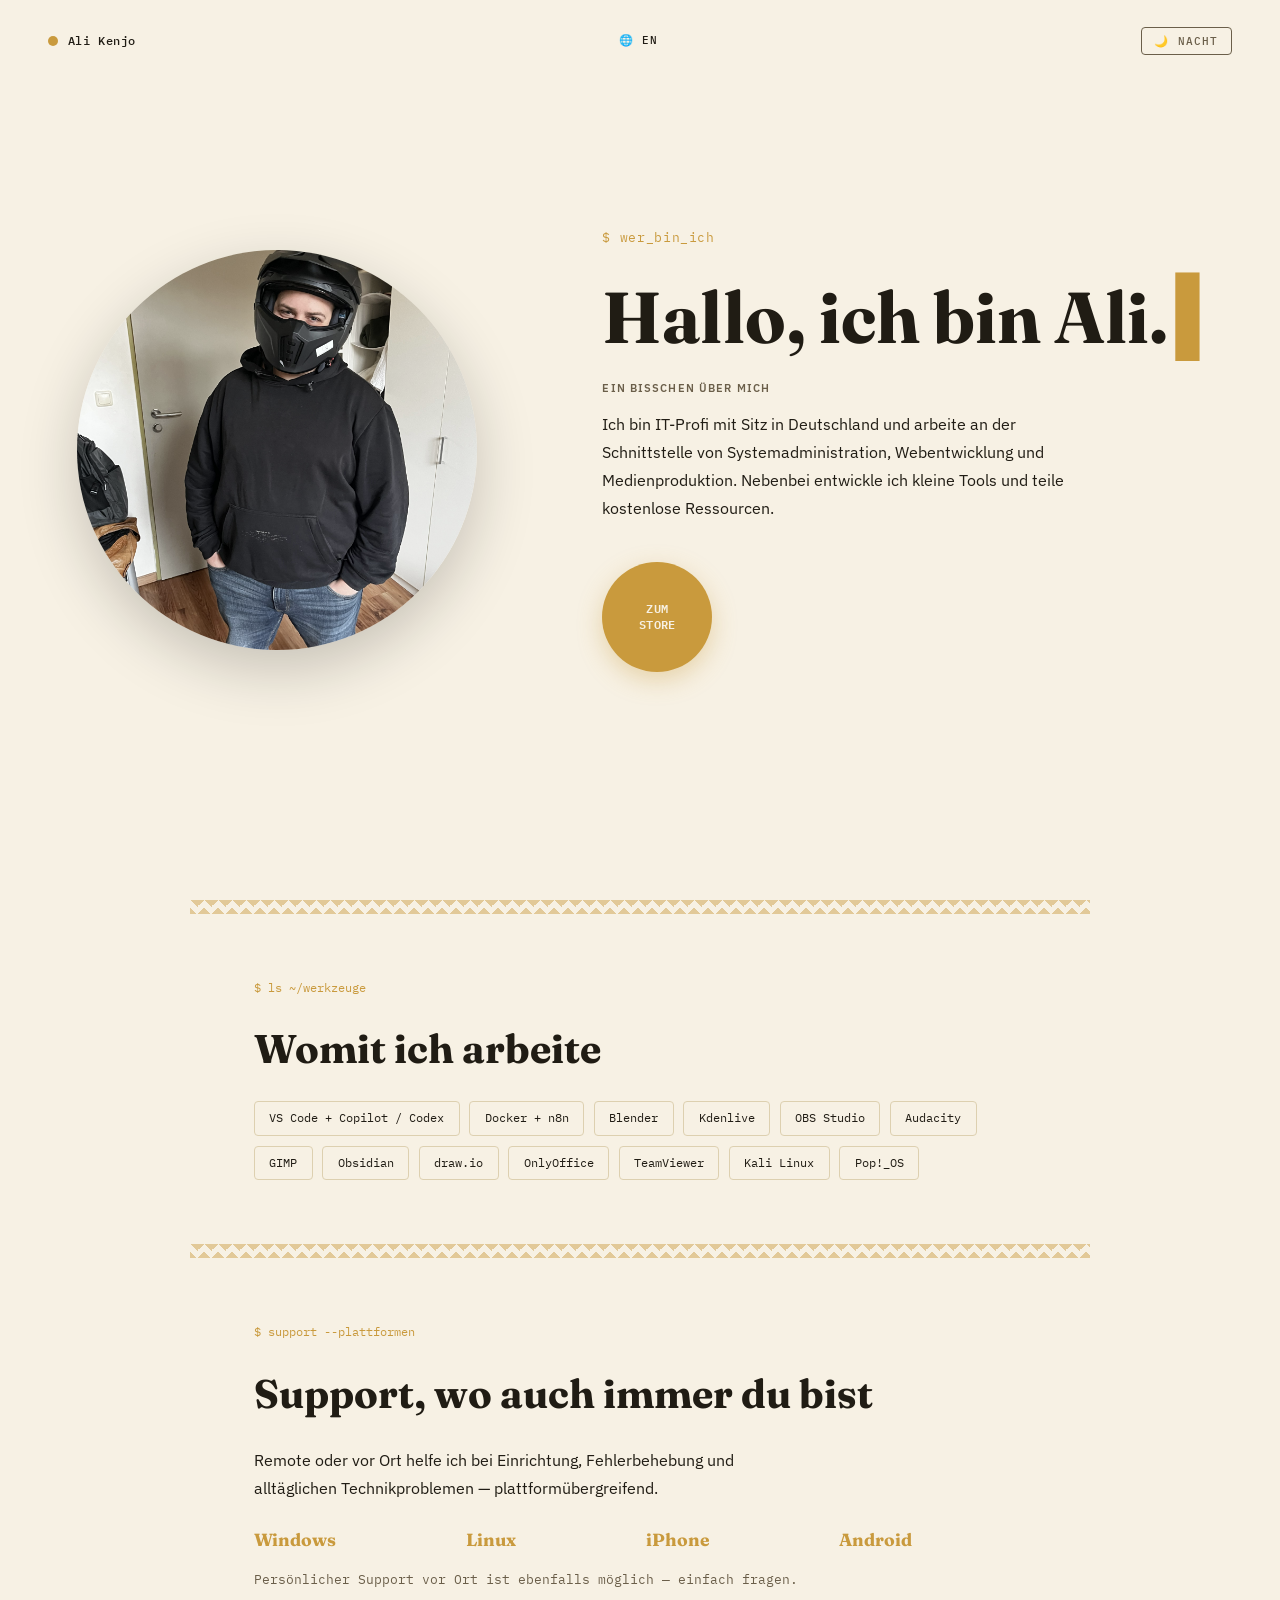
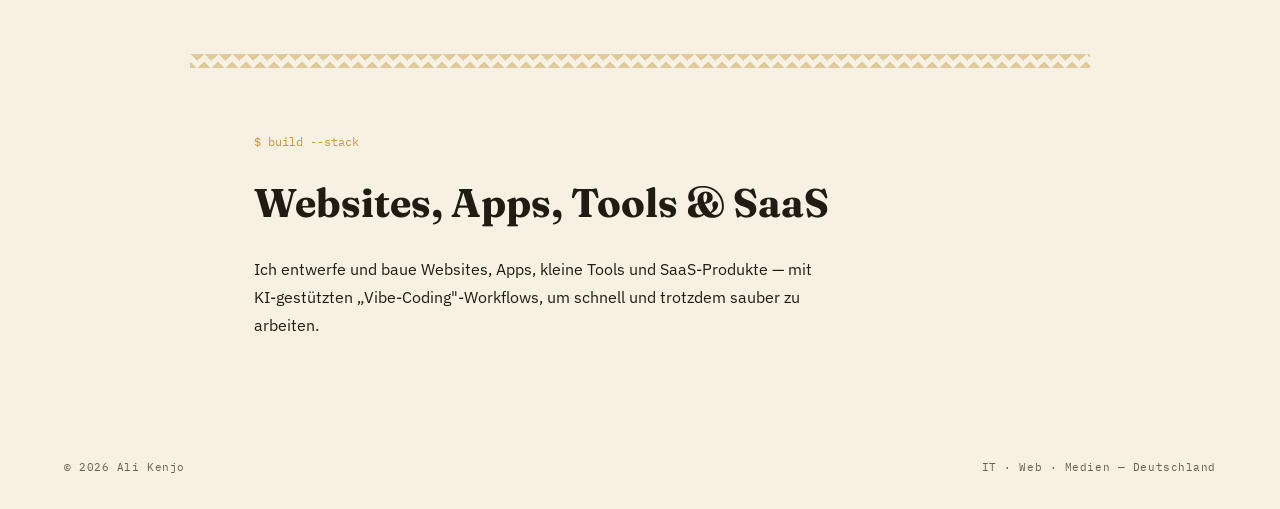
==== commit d3aa5825: "Redesign website" ====
--- a/index-de.html
+++ b/index-de.html
@@ -11,7 +11,7 @@
   <title>Ali Kenjo</title>
   <link rel="preconnect" href="https://fonts.googleapis.com">
   <link rel="preconnect" href="https://fonts.gstatic.com" crossorigin>
-  <link href="https://fonts.googleapis.com/css2?family=Playfair+Display:ital,wght@0,400;0,700;1,400;1,700&family=Space+Grotesk:wght@300;400;500&display=swap" rel="stylesheet"/>
+  <link href="https://fonts.googleapis.com/css2?family=Fraunces:ital,wght@0,400;0,700;1,400;1,700&family=IBM+Plex+Sans:wght@300;400;500;600&family=IBM+Plex+Mono:wght@400;500&display=swap" rel="stylesheet"/>
   <link rel="stylesheet" href="style.css">
   <link rel="icon" type="image/svg+xml" href="favicon.svg">
 </head>
@@ -24,7 +24,7 @@
       <span class="badge-name">Ali Kenjo</span>
     </div>
     <a href="index.html" class="lang-toggle" hreflang="en">🌐 EN</a>
-    <button class="dark-mode-toggle" aria-pressed="false">🌙 Dark</button>
+    <button class="dark-mode-toggle" aria-pressed="false">🌙 Nacht</button>
   </nav>
 
   <!-- HERO -->
@@ -33,8 +33,8 @@
       <img src="img.jpg" alt="Ali Kenjo" class="hero-photo-circle">
     </div>
     <div class="hero-right">
-      <p class="hero-eyebrow">[00 // Identität]</p>
-      <h1 class="hero-headline">Hallo, ich bin Ali.</h1>
+      <p class="hero-eyebrow">$ wer_bin_ich</p>
+      <h1 class="hero-headline">Hallo, ich bin Ali.<span class="cursor" aria-hidden="true">▍</span></h1>
       <p class="hero-label">Ein bisschen über mich</p>
       <p class="hero-bio">
         Ich bin IT-Profi mit Sitz in Deutschland und arbeite an der Schnittstelle von Systemadministration,
@@ -43,6 +43,60 @@
       </p>
       <a href="store.html" class="store-btn-round" aria-label="Zum Store gehen">Zum<br>Store</a>
     </div>
+  </section>
+
+  <div class="geo-divider" aria-hidden="true"></div>
+
+  <!-- TOOLKIT -->
+  <section id="toolkit">
+    <p class="section-eyebrow">$ ls ~/werkzeuge</p>
+    <h2 class="section-headline">Womit ich arbeite</h2>
+    <div class="tag-cloud">
+      <span class="tag">VS Code + Copilot / Codex</span>
+      <span class="tag">Docker + n8n</span>
+      <span class="tag">Blender</span>
+      <span class="tag">Kdenlive</span>
+      <span class="tag">OBS Studio</span>
+      <span class="tag">Audacity</span>
+      <span class="tag">GIMP</span>
+      <span class="tag">Obsidian</span>
+      <span class="tag">draw.io</span>
+      <span class="tag">OnlyOffice</span>
+      <span class="tag">TeamViewer</span>
+      <span class="tag">Kali Linux</span>
+      <span class="tag">Pop!_OS</span>
+    </div>
+  </section>
+
+  <div class="geo-divider" aria-hidden="true"></div>
+
+  <!-- SUPPORT -->
+  <section id="support">
+    <p class="section-eyebrow">$ support --plattformen</p>
+    <h2 class="section-headline">Support, wo auch immer du bist</h2>
+    <p class="section-text">
+      Remote oder vor Ort helfe ich bei Einrichtung, Fehlerbehebung und
+      alltäglichen Technikproblemen — plattformübergreifend.
+    </p>
+    <div class="platform-grid">
+      <div class="platform-item">Windows</div>
+      <div class="platform-item">Linux</div>
+      <div class="platform-item">iPhone</div>
+      <div class="platform-item">Android</div>
+    </div>
+    <p class="section-note">Persönlicher Support vor Ort ist ebenfalls möglich — einfach fragen.</p>
+  </section>
+
+  <div class="geo-divider" aria-hidden="true"></div>
+
+  <!-- BUILD -->
+  <section id="build">
+    <p class="section-eyebrow">$ build --stack</p>
+    <h2 class="section-headline">Websites, Apps, Tools &amp; SaaS</h2>
+    <p class="section-text">
+      Ich entwerfe und baue Websites, Apps, kleine Tools und SaaS-Produkte —
+      mit KI-gestützten „Vibe-Coding"-Workflows, um schnell und trotzdem sauber zu arbeiten.
+    </p>
   </section>
 
   <!-- FOOTER -->
--- a/style.css
+++ b/style.css
@@ -1,23 +1,24 @@
 *, *::before, *::after { box-sizing: border-box; margin: 0; padding: 0; }
 
 :root {
-  --bg: #f0ece4;
-  --bg-dark: #e5e0d8;
-  --text: #1a1a18;
-  --text-muted: #57544c;
-  --accent: #8b7355;
-  --rule: #ccc8c0;
-  --font-display: 'Playfair Display', Georgia, serif;
-  --font-body: 'Space Grotesk', system-ui, sans-serif;
+  --bg: #f7f1e4;
+  --bg-dark: #efe6d2;
+  --text: #201c14;
+  --text-muted: #6b5f4a;
+  --accent: #c99a3d;
+  --rule: #ddd0b0;
+  --font-display: 'Fraunces', Georgia, serif;
+  --font-body: 'IBM Plex Sans', system-ui, sans-serif;
+  --font-mono: 'IBM Plex Mono', 'Courier New', monospace;
 }
 
 html.dark-mode {
-  --bg: #1e1e1e;
-  --bg-dark: #2d2d2d;
-  --text: #ffffff;
-  --text-muted: #b5b5b5;
-  --accent: #60a5fa;
-  --rule: #404040;
+  --bg: #0d1210;
+  --bg-dark: #141a18;
+  --text: #f2ede2;
+  --text-muted: #8a9490;
+  --accent: #6fd8c4;
+  --rule: #263531;
 }
 
 html { scroll-behavior: smooth; }
@@ -29,6 +30,7 @@
   font-size: 16px;
   line-height: 1.6;
   overflow-x: hidden;
+  transition: background 0.3s, color 0.3s;
 }
 
 /* ── NAV ── */
@@ -59,7 +61,7 @@
 }
 
 .badge-name {
-  font-family: var(--font-body);
+  font-family: var(--font-mono);
   font-size: 0.75rem;
   font-weight: 500;
   letter-spacing: 0.05em;
@@ -67,10 +69,10 @@
 }
 
 nav a {
-  font-family: var(--font-body);
+  font-family: var(--font-mono);
   font-size: 0.7rem;
   font-weight: 500;
-  letter-spacing: 0.15em;
+  letter-spacing: 0.1em;
   text-transform: uppercase;
   color: var(--text);
   text-decoration: none;
@@ -82,7 +84,7 @@
 
 nav a:focus-visible,
 .dark-mode-toggle:focus-visible,
-.store-btn:focus-visible {
+.store-btn-round:focus-visible {
   outline: 2px solid var(--accent);
   outline-offset: 3px;
   border-radius: 2px;
@@ -93,10 +95,10 @@
   border: 1px solid var(--text-muted);
   border-radius: 4px;
   padding: 0.4rem 0.8rem;
-  font-family: var(--font-body);
+  font-family: var(--font-mono);
   font-size: 0.7rem;
   font-weight: 500;
-  letter-spacing: 0.15em;
+  letter-spacing: 0.1em;
   text-transform: uppercase;
   color: var(--text-muted);
   cursor: pointer;
@@ -127,25 +129,11 @@
 }
 
 .hero-eyebrow {
-  font-family: var(--font-body);
-  font-size: 0.65rem;
-  letter-spacing: 0.2em;
-  text-transform: uppercase;
-  color: var(--text-muted);
+  font-family: var(--font-mono);
+  font-size: 0.8rem;
+  letter-spacing: 0.05em;
+  color: var(--accent);
   margin-bottom: 2rem;
-}
-
-.hero-name {
-  font-family: var(--font-display);
-  font-size: clamp(4rem, 8vw, 7.5rem);
-  font-weight: 400;
-  line-height: 0.95;
-  letter-spacing: -0.02em;
-  margin-bottom: 2.5rem;
-}
-
-.hero-tags {
-  display: none;
 }
 
 .hero-right {
@@ -163,7 +151,7 @@
   object-fit: cover;
   border-radius: 50%;
   filter: grayscale(15%);
-  box-shadow: 0 20px 60px rgba(0, 0, 0, 0.12);
+  box-shadow: 0 20px 60px rgba(0, 0, 0, 0.2);
 }
 
 .hero-headline {
@@ -173,6 +161,15 @@
   line-height: 1.05;
   margin-bottom: 1.5rem;
 }
+
+.cursor {
+  display: inline-block;
+  color: var(--accent);
+  animation: blink 1s step-start infinite;
+  margin-left: 0.1em;
+}
+
+@keyframes blink { 50% { opacity: 0; } }
 
 .hero-label {
   font-size: 0.7rem;
@@ -201,29 +198,107 @@
   justify-content: center;
   text-align: center;
   line-height: 1.3;
-  font-family: var(--font-body);
-  font-size: 0.8rem;
+  font-family: var(--font-mono);
+  font-size: 0.75rem;
   font-weight: 600;
-  letter-spacing: 0.05em;
+  letter-spacing: 0.03em;
   text-transform: uppercase;
   text-decoration: none;
   margin-top: 2.5rem;
   transition: transform 0.2s, box-shadow 0.2s;
-  box-shadow: 0 8px 24px rgba(139, 115, 85, 0.3);
+  box-shadow: 0 8px 24px rgba(201, 154, 61, 0.35);
 }
 
 .store-btn-round:hover {
   transform: translateY(-3px) scale(1.03);
 }
 
-.store-btn-round:focus-visible {
-  outline: 2px solid var(--accent);
-  outline-offset: 4px;
-}
-
 html.dark-mode .store-btn-round {
-  color: var(--text);
-  box-shadow: 0 8px 24px rgba(96, 165, 250, 0.25);
+  color: var(--bg);
+  box-shadow: 0 8px 24px rgba(111, 216, 196, 0.3);
+}
+
+/* ── GEOMETRIC DIVIDER ── */
+.geo-divider {
+  height: 14px;
+  max-width: 900px;
+  margin: 0 auto;
+  background-image:
+    linear-gradient(135deg, var(--accent) 25%, transparent 25%),
+    linear-gradient(225deg, var(--accent) 25%, transparent 25%),
+    linear-gradient(315deg, var(--accent) 25%, transparent 25%),
+    linear-gradient(45deg, var(--accent) 25%, transparent 25%);
+  background-position: 7px 0, 7px 0, 0 0, 0 0;
+  background-size: 14px 14px;
+  background-repeat: repeat-x;
+  opacity: 0.45;
+}
+
+/* ── CONTENT SECTIONS ── */
+section#toolkit,
+section#support,
+section#build {
+  max-width: 900px;
+  margin: 0 auto;
+  padding: 4rem 4rem;
+}
+
+.section-eyebrow {
+  font-family: var(--font-mono);
+  font-size: 0.75rem;
+  color: var(--accent);
+  margin-bottom: 1.25rem;
+}
+
+.section-headline {
+  font-family: var(--font-display);
+  font-size: clamp(1.75rem, 3.5vw, 2.5rem);
+  font-weight: 700;
+  margin-bottom: 1.25rem;
+}
+
+.section-text {
+  max-width: 560px;
+  font-size: 1rem;
+  line-height: 1.75;
+  color: var(--text);
+  margin-bottom: 1.5rem;
+}
+
+.tag-cloud {
+  display: flex;
+  flex-wrap: wrap;
+  gap: 0.6rem;
+}
+
+.tag {
+  font-family: var(--font-mono);
+  font-size: 0.72rem;
+  color: var(--text);
+  border: 1px solid var(--rule);
+  border-radius: 4px;
+  padding: 0.45rem 0.9rem;
+  white-space: nowrap;
+}
+
+.platform-grid {
+  display: grid;
+  grid-template-columns: repeat(4, auto);
+  gap: 1rem;
+  margin-bottom: 1rem;
+}
+
+.platform-item {
+  font-family: var(--font-display);
+  font-size: 1.1rem;
+  font-weight: 700;
+  color: var(--accent);
+}
+
+.section-note {
+  font-family: var(--font-mono);
+  font-size: 0.8rem;
+  color: var(--text-muted);
 }
 
 /* ── FOOTER ── */
@@ -232,9 +307,10 @@
   display: flex;
   justify-content: space-between;
   align-items: center;
+  font-family: var(--font-mono);
   font-size: 0.7rem;
   color: var(--text-muted);
-  letter-spacing: 0.08em;
+  letter-spacing: 0.05em;
 }
 
 /* ── RESPONSIVE ── */
@@ -255,8 +331,17 @@
   }
   nav { padding: 1.2rem 1.5rem; gap: 1.5rem; }
   footer { flex-direction: column; gap: 0.5rem; text-align: center; }
+  section#toolkit,
+  section#support,
+  section#build {
+    padding: 3rem 1.5rem;
+  }
+  .platform-grid {
+    grid-template-columns: repeat(2, auto);
+  }
 }
 
 @media (prefers-reduced-motion: reduce) {
   * { transition: none !important; }
-}
+  .cursor { animation: none; }
+}
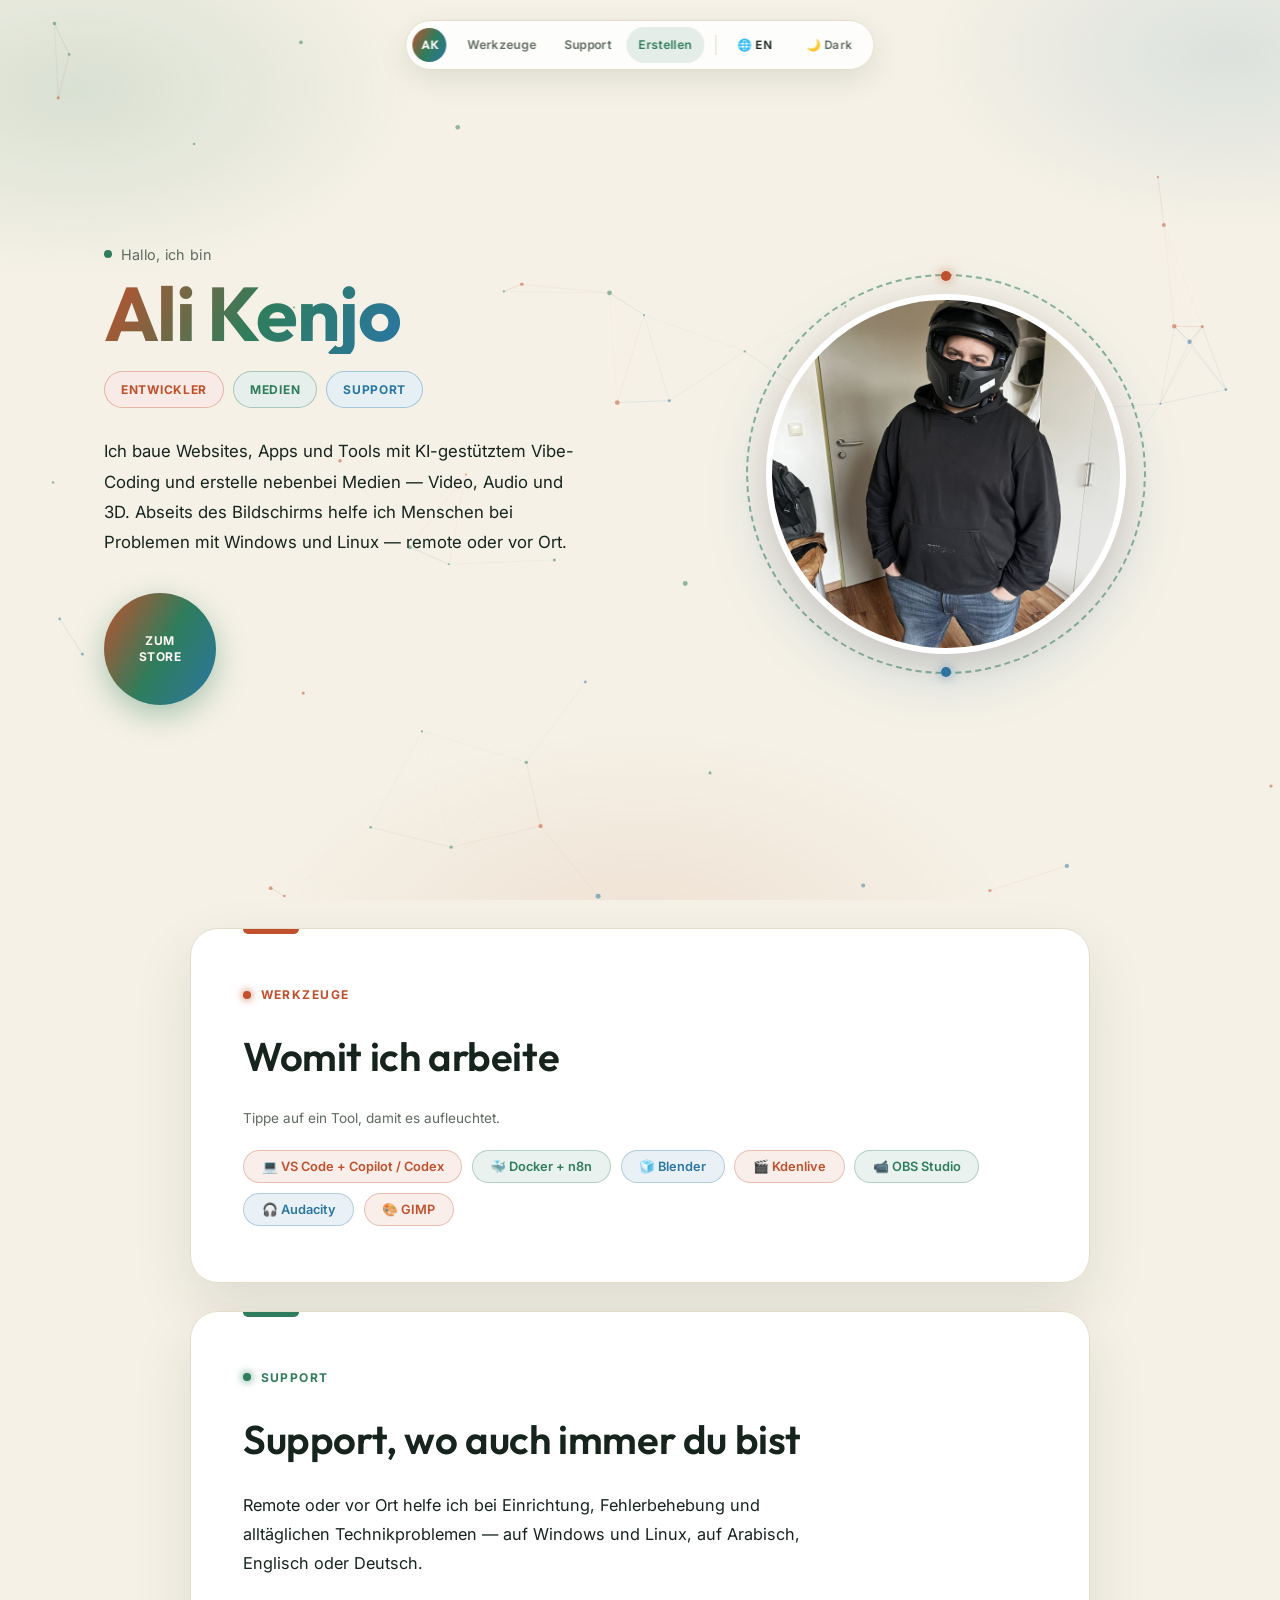
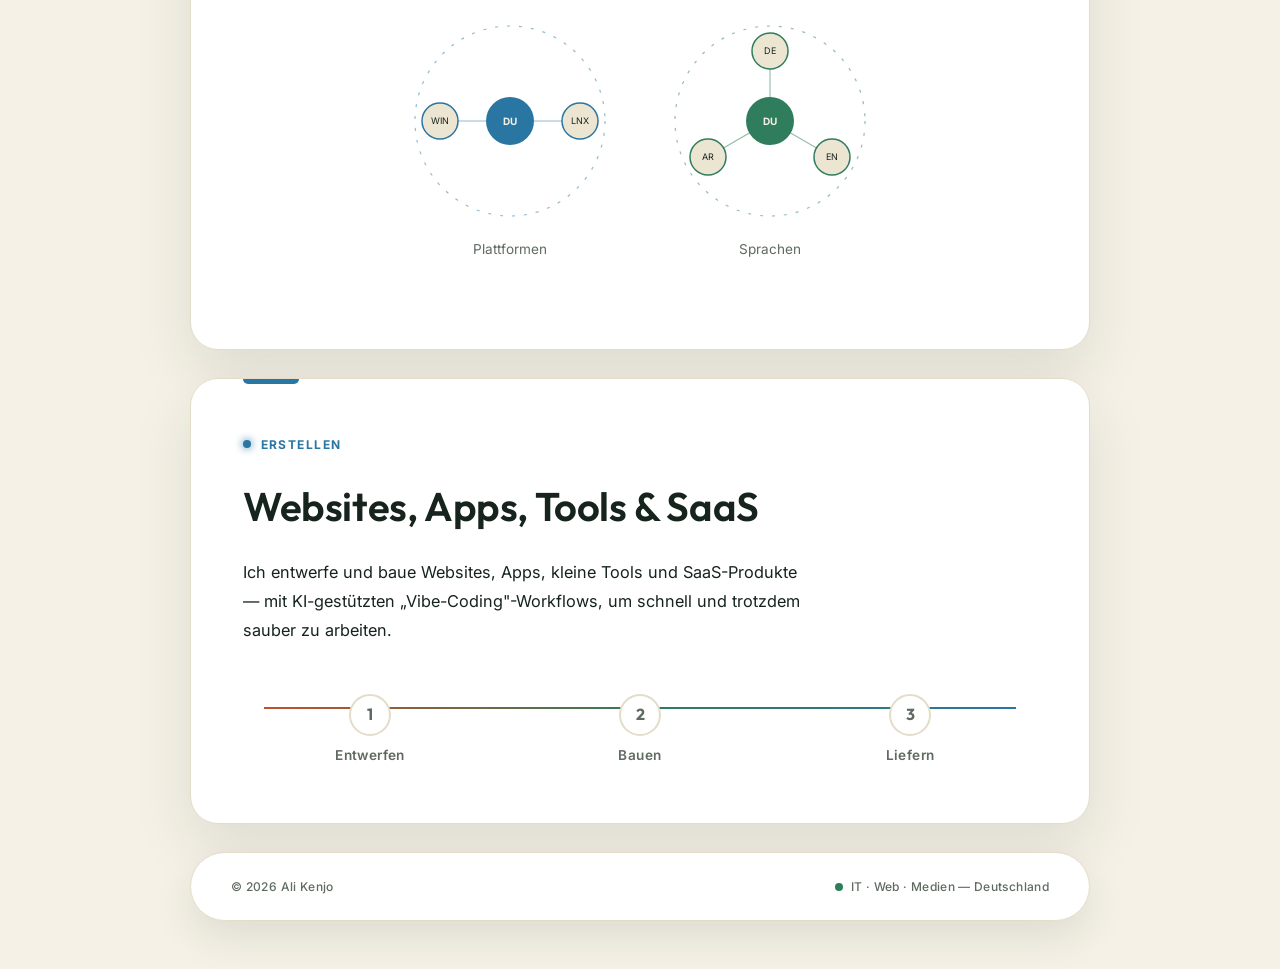
==== commit 999c0305: "Redesign with calm/athletic palette and interactive background New color system (terracotta, pace gr" ====
--- a/index-de.html
+++ b/index-de.html
@@ -1,110 +1,177 @@
-<!DOCTYPE html>
-<html lang="de">
-<head>
-  <meta charset="UTF-8" />
-  <meta name="viewport" content="width=device-width, initial-scale=1.0"/>
-  <meta name="description" content="Ali Kenjo — IT-Profi in Deutschland an der Schnittstelle von Systemadministration, Webentwicklung und Medienproduktion.">
-  <meta property="og:title" content="Ali Kenjo">
-  <meta property="og:description" content="Ali Kenjo — IT-Profi in Deutschland an der Schnittstelle von Systemadministration, Webentwicklung und Medienproduktion.">
-  <meta property="og:image" content="img.jpg">
-  <meta property="og:type" content="website">
-  <title>Ali Kenjo</title>
-  <link rel="preconnect" href="https://fonts.googleapis.com">
-  <link rel="preconnect" href="https://fonts.gstatic.com" crossorigin>
-  <link href="https://fonts.googleapis.com/css2?family=Fraunces:ital,wght@0,400;0,700;1,400;1,700&family=IBM+Plex+Sans:wght@300;400;500;600&family=IBM+Plex+Mono:wght@400;500&display=swap" rel="stylesheet"/>
-  <link rel="stylesheet" href="style.css">
-  <link rel="icon" type="image/svg+xml" href="favicon.svg">
-</head>
-<body>
-
-  <!-- NAV -->
-  <nav>
-    <div class="nav-badge">
-      <span class="badge-dot"></span>
-      <span class="badge-name">Ali Kenjo</span>
-    </div>
-    <a href="index.html" class="lang-toggle" hreflang="en">🌐 EN</a>
-    <button class="dark-mode-toggle" aria-pressed="false">🌙 Nacht</button>
-  </nav>
-
-  <!-- HERO -->
-  <section id="identity" style="padding:0; max-width:100%; margin:0;">
-    <div class="hero-left">
-      <img src="img.jpg" alt="Ali Kenjo" class="hero-photo-circle">
-    </div>
-    <div class="hero-right">
-      <p class="hero-eyebrow">$ wer_bin_ich</p>
-      <h1 class="hero-headline">Hallo, ich bin Ali.<span class="cursor" aria-hidden="true">▍</span></h1>
-      <p class="hero-label">Ein bisschen über mich</p>
-      <p class="hero-bio">
-        Ich bin IT-Profi mit Sitz in Deutschland und arbeite an der Schnittstelle von Systemadministration,
-        Webentwicklung und Medienproduktion. Nebenbei entwickle ich kleine Tools und teile kostenlose
-        Ressourcen.
-      </p>
-      <a href="store.html" class="store-btn-round" aria-label="Zum Store gehen">Zum<br>Store</a>
-    </div>
-  </section>
-
-  <div class="geo-divider" aria-hidden="true"></div>
-
-  <!-- TOOLKIT -->
-  <section id="toolkit">
-    <p class="section-eyebrow">$ ls ~/werkzeuge</p>
-    <h2 class="section-headline">Womit ich arbeite</h2>
-    <div class="tag-cloud">
-      <span class="tag">VS Code + Copilot / Codex</span>
-      <span class="tag">Docker + n8n</span>
-      <span class="tag">Blender</span>
-      <span class="tag">Kdenlive</span>
-      <span class="tag">OBS Studio</span>
-      <span class="tag">Audacity</span>
-      <span class="tag">GIMP</span>
-      <span class="tag">Obsidian</span>
-      <span class="tag">draw.io</span>
-      <span class="tag">OnlyOffice</span>
-      <span class="tag">TeamViewer</span>
-      <span class="tag">Kali Linux</span>
-      <span class="tag">Pop!_OS</span>
-    </div>
-  </section>
-
-  <div class="geo-divider" aria-hidden="true"></div>
-
-  <!-- SUPPORT -->
-  <section id="support">
-    <p class="section-eyebrow">$ support --plattformen</p>
-    <h2 class="section-headline">Support, wo auch immer du bist</h2>
-    <p class="section-text">
-      Remote oder vor Ort helfe ich bei Einrichtung, Fehlerbehebung und
-      alltäglichen Technikproblemen — plattformübergreifend.
-    </p>
-    <div class="platform-grid">
-      <div class="platform-item">Windows</div>
-      <div class="platform-item">Linux</div>
-      <div class="platform-item">iPhone</div>
-      <div class="platform-item">Android</div>
-    </div>
-    <p class="section-note">Persönlicher Support vor Ort ist ebenfalls möglich — einfach fragen.</p>
-  </section>
-
-  <div class="geo-divider" aria-hidden="true"></div>
-
-  <!-- BUILD -->
-  <section id="build">
-    <p class="section-eyebrow">$ build --stack</p>
-    <h2 class="section-headline">Websites, Apps, Tools &amp; SaaS</h2>
-    <p class="section-text">
-      Ich entwerfe und baue Websites, Apps, kleine Tools und SaaS-Produkte —
-      mit KI-gestützten „Vibe-Coding"-Workflows, um schnell und trotzdem sauber zu arbeiten.
-    </p>
-  </section>
-
-  <!-- FOOTER -->
-  <footer>
-    <span>© 2026 Ali Kenjo</span>
-    <span>IT · Web · Medien — Deutschland</span>
-  </footer>
-
-  <script src="script.js"></script>
-</body>
-</html>
+<!DOCTYPE html>
+<html lang="de">
+<head>
+  <meta charset="UTF-8" />
+  <meta name="viewport" content="width=device-width, initial-scale=1.0"/>
+  <meta name="description" content="Ali Kenjo — baut Websites, Apps und Tools und bietet plattformübergreifenden Tech-Support in Deutschland.">
+  <meta property="og:title" content="Ali Kenjo">
+  <meta property="og:description" content="Ali Kenjo — baut Websites, Apps und Tools und bietet plattformübergreifenden Tech-Support in Deutschland.">
+  <meta property="og:image" content="img.jpg">
+  <meta property="og:type" content="website">
+  <title>Ali Kenjo</title>
+  <link rel="preconnect" href="https://fonts.googleapis.com">
+  <link rel="preconnect" href="https://fonts.gstatic.com" crossorigin>
+  <link href="https://fonts.googleapis.com/css2?family=Outfit:wght@500;600;700;800&family=Inter:wght@400;500;600;700&display=swap" rel="stylesheet"/>
+  <link rel="stylesheet" href="style.css">
+  <link rel="icon" type="image/svg+xml" href="favicon.svg">
+  <script>
+    (function () {
+      try {
+        var saved = localStorage.getItem('darkMode');
+        var prefers = window.matchMedia('(prefers-color-scheme: dark)').matches;
+        if (saved === 'true' || (saved === null && prefers)) {
+          document.documentElement.classList.add('dark-mode');
+        }
+      } catch (e) {}
+    })();
+  </script>
+</head>
+<body>
+
+  <canvas id="bg-canvas" aria-hidden="true"></canvas>
+  <div class="scroll-progress" aria-hidden="true"><span class="scroll-progress-bar"></span></div>
+
+  <!-- NAV -->
+  <nav>
+    <a href="#identity" class="nav-logo" aria-label="Nach oben">AK</a>
+    <div class="nav-links">
+      <a href="#toolkit" class="nav-link">Werkzeuge</a>
+      <a href="#support" class="nav-link">Support</a>
+      <a href="#build" class="nav-link">Erstellen</a>
+    </div>
+    <div class="nav-sep"></div>
+    <a href="index.html" class="lang-toggle" hreflang="en">🌐 EN</a>
+    <button class="dark-mode-toggle" aria-pressed="false">🌙 Nacht</button>
+  </nav>
+
+  <!-- HERO -->
+  <section id="identity" class="hero">
+    <div class="hero-text">
+      <p class="hero-eyebrow"><span class="pulse-dot"></span>Hallo, ich bin</p>
+      <h1 class="hero-name">Ali Kenjo</h1>
+      <div class="hero-chips">
+        <span class="chip chip--1">Entwickler</span>
+        <span class="chip chip--2">Medien</span>
+        <span class="chip chip--3">Support</span>
+      </div>
+      <p class="hero-bio">
+        Ich baue Websites, Apps und Tools mit KI-gestütztem Vibe-Coding und erstelle
+        nebenbei Medien — Video, Audio und 3D. Abseits des Bildschirms helfe ich
+        Menschen bei Problemen mit Windows und Linux — remote oder vor Ort.
+      </p>
+      <div class="hero-actions">
+        <a href="store.html" class="store-btn-round magnetic" aria-label="Zum Store gehen">Zum<br>Store</a>
+      </div>
+    </div>
+    <div class="hero-photo-wrap">
+      <div class="photo-ring" aria-hidden="true"></div>
+      <img src="img.jpg" alt="Ali Kenjo" class="hero-photo-circle tilt-el">
+    </div>
+  </section>
+
+  <!-- TOOLKIT -->
+  <section id="toolkit" class="content-section content-section--1 reveal">
+    <p class="section-eyebrow section-eyebrow--1"><span class="node-dot"></span>Werkzeuge</p>
+    <h2 class="section-headline">Womit ich arbeite</h2>
+    <p class="section-hint">Tippe auf ein Tool, damit es aufleuchtet.</p>
+    <div class="tag-cloud">
+      <button type="button" class="tag">💻 VS Code + Copilot / Codex</button>
+      <button type="button" class="tag">🐳 Docker + n8n</button>
+      <button type="button" class="tag">🧊 Blender</button>
+      <button type="button" class="tag">🎬 Kdenlive</button>
+      <button type="button" class="tag">📹 OBS Studio</button>
+      <button type="button" class="tag">🎧 Audacity</button>
+      <button type="button" class="tag">🎨 GIMP</button>
+    </div>
+  </section>
+
+  <!-- SUPPORT -->
+  <section id="support" class="content-section content-section--2 reveal">
+    <p class="section-eyebrow section-eyebrow--2"><span class="node-dot"></span>Support</p>
+    <h2 class="section-headline">Support, wo auch immer du bist</h2>
+    <p class="section-text">
+      Remote oder vor Ort helfe ich bei Einrichtung, Fehlerbehebung und
+      alltäglichen Technikproblemen — auf Windows und Linux, auf Arabisch, Englisch oder Deutsch.
+    </p>
+    <div class="orbit-group">
+      <div class="orbit-item">
+        <div class="orbit-wrap">
+          <svg viewBox="0 0 220 220" width="220" height="220" aria-hidden="true">
+            <circle class="orbit-sweep" cx="110" cy="110" r="95" style="stroke:var(--c3)"/>
+            <line x1="110" y1="110" x2="40" y2="110" style="stroke:var(--c3);stroke-width:1.2;opacity:0.5"/>
+            <line x1="110" y1="110" x2="180" y2="110" style="stroke:var(--c3);stroke-width:1.2;opacity:0.5"/>
+            <g class="orbit-node">
+              <circle cx="40" cy="110" r="18" style="fill:var(--bg-dark);stroke:var(--c3);stroke-width:1.5"/>
+              <text x="40" y="113" text-anchor="middle" style="font-family:var(--font-body);font-size:9px;fill:var(--text)">WIN</text>
+            </g>
+            <g class="orbit-node">
+              <circle cx="180" cy="110" r="18" style="fill:var(--bg-dark);stroke:var(--c3);stroke-width:1.5"/>
+              <text x="180" y="113" text-anchor="middle" style="font-family:var(--font-body);font-size:9px;fill:var(--text)">LNX</text>
+            </g>
+            <circle class="orbit-center" cx="110" cy="110" r="24" style="fill:var(--c3)"/>
+            <text x="110" y="114" text-anchor="middle" style="font-family:var(--font-body);font-size:10px;font-weight:700;fill:var(--bg)">DU</text>
+          </svg>
+        </div>
+        <p class="section-note">Plattformen</p>
+      </div>
+      <div class="orbit-item">
+        <div class="orbit-wrap">
+          <svg viewBox="0 0 220 220" width="220" height="220" aria-hidden="true">
+            <circle class="orbit-sweep" cx="110" cy="110" r="95" style="stroke:var(--c2)"/>
+            <line x1="110" y1="110" x2="110" y2="40" style="stroke:var(--c2);stroke-width:1.2;opacity:0.5"/>
+            <line x1="110" y1="110" x2="172" y2="146" style="stroke:var(--c2);stroke-width:1.2;opacity:0.5"/>
+            <line x1="110" y1="110" x2="48" y2="146" style="stroke:var(--c2);stroke-width:1.2;opacity:0.5"/>
+            <g class="orbit-node">
+              <circle cx="110" cy="40" r="18" style="fill:var(--bg-dark);stroke:var(--c2);stroke-width:1.5"/>
+              <text x="110" y="43" text-anchor="middle" style="font-family:var(--font-body);font-size:9px;fill:var(--text)">DE</text>
+            </g>
+            <g class="orbit-node">
+              <circle cx="172" cy="146" r="18" style="fill:var(--bg-dark);stroke:var(--c2);stroke-width:1.5"/>
+              <text x="172" y="149" text-anchor="middle" style="font-family:var(--font-body);font-size:9px;fill:var(--text)">EN</text>
+            </g>
+            <g class="orbit-node">
+              <circle cx="48" cy="146" r="18" style="fill:var(--bg-dark);stroke:var(--c2);stroke-width:1.5"/>
+              <text x="48" y="149" text-anchor="middle" style="font-family:var(--font-body);font-size:9px;fill:var(--text)">AR</text>
+            </g>
+            <circle class="orbit-center" cx="110" cy="110" r="24" style="fill:var(--c2)"/>
+            <text x="110" y="114" text-anchor="middle" style="font-family:var(--font-body);font-size:10px;font-weight:700;fill:var(--bg)">DU</text>
+          </svg>
+        </div>
+        <p class="section-note">Sprachen</p>
+      </div>
+    </div>
+  </section>
+
+  <!-- BUILD -->
+  <section id="build" class="content-section content-section--3 reveal">
+    <p class="section-eyebrow section-eyebrow--3"><span class="node-dot"></span>Erstellen</p>
+    <h2 class="section-headline">Websites, Apps, Tools &amp; SaaS</h2>
+    <p class="section-text">
+      Ich entwerfe und baue Websites, Apps, kleine Tools und SaaS-Produkte —
+      mit KI-gestützten „Vibe-Coding"-Workflows, um schnell und trotzdem sauber zu arbeiten.
+    </p>
+    <div class="process-track">
+      <div class="process-step">
+        <span class="process-num">1</span>
+        <span class="process-label">Entwerfen</span>
+      </div>
+      <div class="process-step">
+        <span class="process-num">2</span>
+        <span class="process-label">Bauen</span>
+      </div>
+      <div class="process-step">
+        <span class="process-num">3</span>
+        <span class="process-label">Liefern</span>
+      </div>
+    </div>
+  </section>
+
+  <!-- FOOTER -->
+  <footer class="reveal">
+    <span>© 2026 Ali Kenjo</span>
+    <span class="footer-status"><span class="pulse-dot"></span>IT · Web · Medien — Deutschland</span>
+  </footer>
+
+  <script src="script.js"></script>
+</body>
+</html>
--- a/style.css
+++ b/style.css
@@ -1,347 +1,752 @@
-*, *::before, *::after { box-sizing: border-box; margin: 0; padding: 0; }
-
-:root {
-  --bg: #f7f1e4;
-  --bg-dark: #efe6d2;
-  --text: #201c14;
-  --text-muted: #6b5f4a;
-  --accent: #c99a3d;
-  --rule: #ddd0b0;
-  --font-display: 'Fraunces', Georgia, serif;
-  --font-body: 'IBM Plex Sans', system-ui, sans-serif;
-  --font-mono: 'IBM Plex Mono', 'Courier New', monospace;
-}
-
-html.dark-mode {
-  --bg: #0d1210;
-  --bg-dark: #141a18;
-  --text: #f2ede2;
-  --text-muted: #8a9490;
-  --accent: #6fd8c4;
-  --rule: #263531;
-}
-
-html { scroll-behavior: smooth; }
-
-body {
-  background: var(--bg);
-  color: var(--text);
-  font-family: var(--font-body);
-  font-size: 16px;
-  line-height: 1.6;
-  overflow-x: hidden;
-  transition: background 0.3s, color 0.3s;
-}
-
-/* ── NAV ── */
-nav {
-  position: fixed;
-  top: 0; right: 0;
-  z-index: 100;
-  padding: 1.5rem 3rem;
-  display: flex;
-  gap: 2.5rem;
-  justify-content: space-between;
-  align-items: center;
-  width: 100%;
-}
-
-.nav-badge {
-  display: flex;
-  align-items: center;
-  gap: 0.6rem;
-}
-
-.badge-dot {
-  width: 10px;
-  height: 10px;
-  border-radius: 50%;
-  background: var(--accent);
-  display: inline-block;
-}
-
-.badge-name {
-  font-family: var(--font-mono);
-  font-size: 0.75rem;
-  font-weight: 500;
-  letter-spacing: 0.05em;
-  color: var(--text);
-}
-
-nav a {
-  font-family: var(--font-mono);
-  font-size: 0.7rem;
-  font-weight: 500;
-  letter-spacing: 0.1em;
-  text-transform: uppercase;
-  color: var(--text);
-  text-decoration: none;
-  transition: color 0.2s;
-  padding: 0.5rem 0.4rem;
-}
-
-nav a:hover { color: var(--accent); }
-
-nav a:focus-visible,
-.dark-mode-toggle:focus-visible,
-.store-btn-round:focus-visible {
-  outline: 2px solid var(--accent);
-  outline-offset: 3px;
-  border-radius: 2px;
-}
-
-.dark-mode-toggle {
-  background: none;
-  border: 1px solid var(--text-muted);
-  border-radius: 4px;
-  padding: 0.4rem 0.8rem;
-  font-family: var(--font-mono);
-  font-size: 0.7rem;
-  font-weight: 500;
-  letter-spacing: 0.1em;
-  text-transform: uppercase;
-  color: var(--text-muted);
-  cursor: pointer;
-  transition: all 0.2s;
-}
-
-.dark-mode-toggle:hover {
-  color: var(--text);
-  border-color: var(--text);
-}
-
-/* ── HERO ── */
-#identity {
-  min-height: 100vh;
-  display: grid;
-  grid-template-columns: 0.9fr 1.1fr;
-  align-items: center;
-  gap: 3rem;
-  padding: 0 4rem;
-}
-
-.hero-left {
-  display: flex;
-  align-items: center;
-  justify-content: center;
-  padding: 0;
-  min-height: auto;
-}
-
-.hero-eyebrow {
-  font-family: var(--font-mono);
-  font-size: 0.8rem;
-  letter-spacing: 0.05em;
-  color: var(--accent);
-  margin-bottom: 2rem;
-}
-
-.hero-right {
-  display: flex;
-  flex-direction: column;
-  justify-content: center;
-  padding: 2rem 0;
-  text-align: left;
-  align-items: flex-start;
-}
-
-.hero-photo-circle {
-  width: min(70vw, 400px);
-  aspect-ratio: 1 / 1;
-  object-fit: cover;
-  border-radius: 50%;
-  filter: grayscale(15%);
-  box-shadow: 0 20px 60px rgba(0, 0, 0, 0.2);
-}
-
-.hero-headline {
-  font-family: var(--font-display);
-  font-size: clamp(2.75rem, 6vw, 4.5rem);
-  font-weight: 700;
-  line-height: 1.05;
-  margin-bottom: 1.5rem;
-}
-
-.cursor {
-  display: inline-block;
-  color: var(--accent);
-  animation: blink 1s step-start infinite;
-  margin-left: 0.1em;
-}
-
-@keyframes blink { 50% { opacity: 0; } }
-
-.hero-label {
-  font-size: 0.7rem;
-  font-weight: 600;
-  letter-spacing: 0.1em;
-  text-transform: uppercase;
-  color: var(--text-muted);
-  margin-bottom: 0.75rem;
-}
-
-.hero-bio {
-  max-width: 480px;
-  font-size: 1rem;
-  line-height: 1.75;
-  color: var(--text);
-}
-
-.store-btn-round {
-  width: 110px;
-  height: 110px;
-  border-radius: 50%;
-  background: var(--accent);
-  color: var(--bg);
-  display: flex;
-  align-items: center;
-  justify-content: center;
-  text-align: center;
-  line-height: 1.3;
-  font-family: var(--font-mono);
-  font-size: 0.75rem;
-  font-weight: 600;
-  letter-spacing: 0.03em;
-  text-transform: uppercase;
-  text-decoration: none;
-  margin-top: 2.5rem;
-  transition: transform 0.2s, box-shadow 0.2s;
-  box-shadow: 0 8px 24px rgba(201, 154, 61, 0.35);
-}
-
-.store-btn-round:hover {
-  transform: translateY(-3px) scale(1.03);
-}
-
-html.dark-mode .store-btn-round {
-  color: var(--bg);
-  box-shadow: 0 8px 24px rgba(111, 216, 196, 0.3);
-}
-
-/* ── GEOMETRIC DIVIDER ── */
-.geo-divider {
-  height: 14px;
-  max-width: 900px;
-  margin: 0 auto;
-  background-image:
-    linear-gradient(135deg, var(--accent) 25%, transparent 25%),
-    linear-gradient(225deg, var(--accent) 25%, transparent 25%),
-    linear-gradient(315deg, var(--accent) 25%, transparent 25%),
-    linear-gradient(45deg, var(--accent) 25%, transparent 25%);
-  background-position: 7px 0, 7px 0, 0 0, 0 0;
-  background-size: 14px 14px;
-  background-repeat: repeat-x;
-  opacity: 0.45;
-}
-
-/* ── CONTENT SECTIONS ── */
-section#toolkit,
-section#support,
-section#build {
-  max-width: 900px;
-  margin: 0 auto;
-  padding: 4rem 4rem;
-}
-
-.section-eyebrow {
-  font-family: var(--font-mono);
-  font-size: 0.75rem;
-  color: var(--accent);
-  margin-bottom: 1.25rem;
-}
-
-.section-headline {
-  font-family: var(--font-display);
-  font-size: clamp(1.75rem, 3.5vw, 2.5rem);
-  font-weight: 700;
-  margin-bottom: 1.25rem;
-}
-
-.section-text {
-  max-width: 560px;
-  font-size: 1rem;
-  line-height: 1.75;
-  color: var(--text);
-  margin-bottom: 1.5rem;
-}
-
-.tag-cloud {
-  display: flex;
-  flex-wrap: wrap;
-  gap: 0.6rem;
-}
-
-.tag {
-  font-family: var(--font-mono);
-  font-size: 0.72rem;
-  color: var(--text);
-  border: 1px solid var(--rule);
-  border-radius: 4px;
-  padding: 0.45rem 0.9rem;
-  white-space: nowrap;
-}
-
-.platform-grid {
-  display: grid;
-  grid-template-columns: repeat(4, auto);
-  gap: 1rem;
-  margin-bottom: 1rem;
-}
-
-.platform-item {
-  font-family: var(--font-display);
-  font-size: 1.1rem;
-  font-weight: 700;
-  color: var(--accent);
-}
-
-.section-note {
-  font-family: var(--font-mono);
-  font-size: 0.8rem;
-  color: var(--text-muted);
-}
-
-/* ── FOOTER ── */
-footer {
-  padding: 2rem 4rem;
-  display: flex;
-  justify-content: space-between;
-  align-items: center;
-  font-family: var(--font-mono);
-  font-size: 0.7rem;
-  color: var(--text-muted);
-  letter-spacing: 0.05em;
-}
-
-/* ── RESPONSIVE ── */
-@media (max-width: 768px) {
-  #identity {
-    grid-template-columns: 1fr;
-    padding: 6rem 1.5rem 3rem;
-    gap: 2rem;
-    text-align: center;
-  }
-  .hero-right {
-    align-items: center;
-    text-align: center;
-  }
-  .hero-photo-circle {
-    width: 60vw;
-    max-width: 260px;
-  }
-  nav { padding: 1.2rem 1.5rem; gap: 1.5rem; }
-  footer { flex-direction: column; gap: 0.5rem; text-align: center; }
-  section#toolkit,
-  section#support,
-  section#build {
-    padding: 3rem 1.5rem;
-  }
-  .platform-grid {
-    grid-template-columns: repeat(2, auto);
-  }
-}
-
-@media (prefers-reduced-motion: reduce) {
-  * { transition: none !important; }
-  .cursor { animation: none; }
-}
+*, *::before, *::after { box-sizing: border-box; margin: 0; padding: 0; }
+
+:root {
+  --bg: #f5f1e6;
+  --surface: #ffffff;
+  --surface-2: #efe9da;
+  --bg-dark: #ece5d2;
+  --text: #16241d;
+  --text-muted: #5f6b61;
+  --rule: #e3dcc8;
+  --shadow: rgba(22, 36, 29, 0.10);
+  --shadow-strong: rgba(22, 36, 29, 0.18);
+
+  /* brand palette — calm, friendly, athletic */
+  --c1: #c1502c; /* track terracotta */
+  --c2: #2f7d5c; /* pace green */
+  --c3: #2a76a3; /* sky blue */
+  --accent: var(--c2);
+  --gradient: linear-gradient(120deg, var(--c1) 0%, var(--c2) 52%, var(--c3) 100%);
+
+  --radius-lg: 28px;
+  --radius-md: 18px;
+  --radius-sm: 10px;
+
+  --font-body: 'Inter', system-ui, sans-serif;
+  --font-display: 'Outfit', 'Inter', system-ui, sans-serif;
+
+  --ease-bounce: cubic-bezier(0.34, 1.56, 0.64, 1);
+}
+
+html.dark-mode {
+  --bg: #0e1712;
+  --surface: #16211b;
+  --surface-2: #1b2820;
+  --bg-dark: #101a14;
+  --text: #eef3ea;
+  --text-muted: #a6b6ab;
+  --rule: #243329;
+  --shadow: rgba(0, 0, 0, 0.45);
+  --shadow-strong: rgba(0, 0, 0, 0.6);
+
+  --c1: #ff8a5c;
+  --c2: #4fbf90;
+  --c3: #5fb8e6;
+}
+
+html { scroll-behavior: smooth; }
+
+body {
+  position: relative;
+  min-height: 100vh;
+  background: var(--bg);
+  color: var(--text);
+  font-family: var(--font-body);
+  font-size: 16px;
+  line-height: 1.6;
+  overflow-x: hidden;
+  transition: background 0.3s, color 0.3s;
+}
+
+body::before {
+  content: '';
+  position: fixed;
+  inset: 0;
+  background:
+    radial-gradient(38% 30% at 6% 10%, color-mix(in srgb, var(--c2) 14%, transparent), transparent 70%),
+    radial-gradient(34% 28% at 96% 6%, color-mix(in srgb, var(--c3) 12%, transparent), transparent 70%),
+    radial-gradient(42% 34% at 50% 105%, color-mix(in srgb, var(--c1) 10%, transparent), transparent 70%);
+  z-index: -3;
+  pointer-events: none;
+}
+
+#bg-canvas {
+  position: fixed;
+  inset: 0;
+  z-index: -2;
+  display: block;
+  pointer-events: none;
+}
+
+::selection {
+  background: var(--c2);
+  color: #fdf8f4;
+}
+
+img { max-width: 100%; display: block; }
+
+/* ── SCROLL PROGRESS ── */
+.scroll-progress {
+  position: fixed;
+  top: 0;
+  left: 0;
+  width: 100%;
+  height: 3px;
+  z-index: 200;
+  background: transparent;
+}
+
+.scroll-progress-bar {
+  display: block;
+  height: 100%;
+  width: 0%;
+  background: var(--gradient);
+  transition: width 0.1s linear;
+}
+
+/* ── PULSE DOT ── */
+.pulse-dot {
+  width: 8px;
+  height: 8px;
+  border-radius: 50%;
+  background: var(--c2);
+  display: inline-block;
+  flex-shrink: 0;
+  animation: pulse-ring 2.2s ease-out infinite;
+}
+
+@keyframes pulse-ring {
+  0% { box-shadow: 0 0 0 0 color-mix(in srgb, var(--c2) 55%, transparent); }
+  70% { box-shadow: 0 0 0 8px transparent; }
+  100% { box-shadow: 0 0 0 0 transparent; }
+}
+
+/* ── NAV ── */
+nav {
+  position: fixed;
+  top: 1.25rem;
+  left: 50%;
+  transform: translateX(-50%);
+  z-index: 100;
+  display: flex;
+  align-items: center;
+  gap: 0.35rem;
+  padding: 0.4rem;
+  background: color-mix(in srgb, var(--surface) 82%, transparent);
+  backdrop-filter: blur(16px);
+  -webkit-backdrop-filter: blur(16px);
+  border: 1px solid var(--rule);
+  border-radius: 999px;
+  box-shadow: 0 10px 30px var(--shadow);
+}
+
+.nav-logo {
+  width: 34px;
+  height: 34px;
+  border-radius: 50%;
+  background: var(--gradient);
+  color: #fdf8f4;
+  display: flex;
+  align-items: center;
+  justify-content: center;
+  font-family: var(--font-display);
+  font-weight: 700;
+  font-size: 0.75rem;
+  text-decoration: none;
+  flex-shrink: 0;
+  transition: transform 0.3s var(--ease-bounce);
+}
+
+.nav-logo:hover { transform: rotate(-8deg) scale(1.06); }
+
+.nav-links {
+  display: flex;
+  align-items: center;
+  gap: 0.1rem;
+  margin: 0 0.15rem;
+}
+
+.nav-link {
+  position: relative;
+  font-family: var(--font-body);
+  font-size: 0.75rem;
+  font-weight: 600;
+  letter-spacing: 0.03em;
+  color: var(--text-muted);
+  text-decoration: none;
+  padding: 0.5rem 0.8rem;
+  border-radius: 999px;
+  transition: color 0.2s, background 0.2s;
+}
+
+.nav-link:hover { color: var(--text); background: var(--bg-dark); }
+
+.nav-link.is-active {
+  color: var(--c2);
+  background: color-mix(in srgb, var(--c2) 12%, transparent);
+}
+
+.nav-sep {
+  width: 1px;
+  height: 20px;
+  background: var(--rule);
+  margin: 0 0.15rem;
+}
+
+nav a.lang-toggle {
+  font-family: var(--font-body);
+  font-size: 0.72rem;
+  font-weight: 600;
+  letter-spacing: 0.04em;
+  color: var(--text);
+  text-decoration: none;
+  transition: color 0.2s, background 0.2s;
+  padding: 0.5rem 0.85rem;
+  border-radius: 999px;
+}
+
+nav a.lang-toggle:hover { color: var(--c1); background: var(--bg-dark); }
+
+nav a:focus-visible,
+.dark-mode-toggle:focus-visible,
+.store-btn-round:focus-visible,
+.nav-logo:focus-visible,
+.tag:focus-visible {
+  outline: 2px solid var(--c2);
+  outline-offset: 3px;
+  border-radius: 2px;
+}
+
+.dark-mode-toggle {
+  background: none;
+  border: none;
+  border-radius: 999px;
+  padding: 0.5rem 0.9rem;
+  font-family: var(--font-body);
+  font-size: 0.72rem;
+  font-weight: 600;
+  letter-spacing: 0.04em;
+  color: var(--text-muted);
+  cursor: pointer;
+  transition: all 0.2s;
+}
+
+.dark-mode-toggle:hover {
+  color: var(--text);
+  background: var(--bg-dark);
+}
+
+/* ── HERO ── */
+.hero {
+  position: relative;
+  min-height: 100vh;
+  display: grid;
+  grid-template-columns: 1.1fr 0.9fr;
+  align-items: center;
+  gap: 3rem;
+  padding: 6rem 4rem 3rem;
+  max-width: 1200px;
+  margin: 0 auto;
+}
+
+.hero-text {
+  display: flex;
+  flex-direction: column;
+  align-items: flex-start;
+  text-align: left;
+}
+
+.hero-eyebrow {
+  display: flex;
+  align-items: center;
+  gap: 0.55rem;
+  font-size: 0.9rem;
+  color: var(--text-muted);
+  margin-bottom: 0.5rem;
+  letter-spacing: 0.02em;
+}
+
+.hero-name {
+  font-family: var(--font-display);
+  font-size: clamp(2.75rem, 6vw, 4.75rem);
+  font-weight: 700;
+  line-height: 1.05;
+  letter-spacing: -0.02em;
+  margin-bottom: 1.1rem;
+  color: var(--c2);
+  background: var(--gradient);
+  -webkit-background-clip: text;
+  background-clip: text;
+  -webkit-text-fill-color: transparent;
+}
+
+.hero-chips {
+  display: flex;
+  flex-wrap: wrap;
+  gap: 0.55rem;
+  margin-bottom: 1.75rem;
+}
+
+.chip {
+  font-size: 0.75rem;
+  font-weight: 700;
+  letter-spacing: 0.06em;
+  text-transform: uppercase;
+  padding: 0.5rem 1rem;
+  border-radius: 999px;
+  border: 1px solid color-mix(in srgb, var(--chip-color) 35%, transparent);
+  background: color-mix(in srgb, var(--chip-color) 12%, var(--surface));
+  color: var(--chip-color);
+  transition: transform 0.25s var(--ease-bounce), box-shadow 0.25s ease;
+}
+
+.chip:hover {
+  transform: translateY(-2px) scale(1.04);
+  box-shadow: 0 8px 18px color-mix(in srgb, var(--chip-color) 30%, transparent);
+}
+
+.chip--1 { --chip-color: var(--c1); }
+.chip--2 { --chip-color: var(--c2); }
+.chip--3 { --chip-color: var(--c3); }
+
+.hero-bio {
+  max-width: 480px;
+  font-size: 1.05rem;
+  line-height: 1.8;
+  color: var(--text);
+  margin-bottom: 2.25rem;
+}
+
+.hero-actions { display: flex; align-items: center; gap: 1.25rem; }
+
+.hero-photo-wrap {
+  position: relative;
+  display: flex;
+  align-items: center;
+  justify-content: center;
+  min-height: auto;
+  perspective: 900px;
+}
+
+.photo-ring {
+  position: absolute;
+  width: min(68vw, 400px);
+  aspect-ratio: 1 / 1;
+  border-radius: 50%;
+  border: 2px dashed color-mix(in srgb, var(--c2) 55%, transparent);
+  animation: spin 26s linear infinite;
+  pointer-events: none;
+}
+
+.photo-ring::before,
+.photo-ring::after {
+  content: '';
+  position: absolute;
+  width: 10px;
+  height: 10px;
+  border-radius: 50%;
+  background: var(--c1);
+  top: -5px;
+  left: calc(50% - 5px);
+  box-shadow: 0 0 12px color-mix(in srgb, var(--c1) 70%, transparent);
+}
+
+.photo-ring::after {
+  top: auto;
+  bottom: -5px;
+  background: var(--c3);
+  box-shadow: 0 0 12px color-mix(in srgb, var(--c3) 70%, transparent);
+}
+
+@keyframes spin {
+  to { transform: rotate(360deg); }
+}
+
+.hero-photo-circle {
+  position: relative;
+  z-index: 1;
+  width: min(60vw, 360px);
+  aspect-ratio: 1 / 1;
+  object-fit: cover;
+  border-radius: 50%;
+  filter: grayscale(10%);
+  border: 6px solid var(--surface);
+  box-shadow:
+    0 20px 60px color-mix(in srgb, var(--c3) 22%, transparent),
+    0 8px 30px color-mix(in srgb, var(--c1) 16%, transparent);
+  transition: transform 0.25s ease-out;
+  transform-style: preserve-3d;
+  will-change: transform;
+}
+
+.store-btn-round {
+  width: 112px;
+  height: 112px;
+  border-radius: 50%;
+  background: var(--gradient);
+  color: #fdf8f4;
+  display: flex;
+  align-items: center;
+  justify-content: center;
+  text-align: center;
+  line-height: 1.3;
+  font-family: var(--font-body);
+  font-size: 0.75rem;
+  font-weight: 700;
+  letter-spacing: 0.03em;
+  text-transform: uppercase;
+  text-decoration: none;
+  transition: transform 0.3s var(--ease-bounce), box-shadow 0.3s var(--ease-bounce);
+  box-shadow: 0 10px 30px color-mix(in srgb, var(--c2) 38%, transparent);
+  will-change: transform;
+}
+
+.store-btn-round:hover {
+  box-shadow: 0 16px 40px color-mix(in srgb, var(--c2) 46%, transparent);
+}
+
+/* ── CONTENT SECTIONS (cards) ── */
+.content-section {
+  position: relative;
+  max-width: 900px;
+  margin: 1.75rem auto;
+  padding: 3.5rem 3.25rem;
+  background: var(--surface);
+  border: 1px solid var(--rule);
+  border-radius: var(--radius-lg);
+  box-shadow: 0 24px 60px var(--shadow);
+  overflow: hidden;
+  transition: box-shadow 0.3s ease, transform 0.3s ease, background 0.3s;
+}
+
+.content-section:hover {
+  box-shadow: 0 30px 70px var(--shadow-strong);
+  transform: translateY(-3px);
+}
+
+.content-section::before {
+  content: '';
+  position: absolute;
+  top: 0;
+  left: 3.25rem;
+  width: 56px;
+  height: 5px;
+  border-radius: 0 0 6px 6px;
+  background: var(--section-accent, var(--c1));
+}
+
+.content-section--1 { --section-accent: var(--c1); }
+.content-section--2 { --section-accent: var(--c2); }
+.content-section--3 { --section-accent: var(--c3); }
+
+.reveal {
+  opacity: 0;
+  transform: translateY(28px);
+  transition: opacity 0.7s ease, transform 0.7s ease;
+}
+
+.reveal.is-visible {
+  opacity: 1;
+  transform: translateY(0);
+}
+
+.content-section:hover.reveal { transform: translateY(-3px); }
+
+.section-eyebrow {
+  display: flex;
+  align-items: center;
+  gap: 0.6rem;
+  font-size: 0.75rem;
+  font-weight: 700;
+  letter-spacing: 0.12em;
+  text-transform: uppercase;
+  color: var(--text-muted);
+  margin-bottom: 1.25rem;
+}
+
+.section-eyebrow--1 { color: var(--c1); }
+.section-eyebrow--2 { color: var(--c2); }
+.section-eyebrow--3 { color: var(--c3); }
+
+.node-dot {
+  width: 8px;
+  height: 8px;
+  border-radius: 50%;
+  background: currentColor;
+  box-shadow: 0 0 8px currentColor;
+  display: inline-block;
+}
+
+.section-headline {
+  font-family: var(--font-display);
+  font-size: clamp(1.75rem, 3.5vw, 2.5rem);
+  font-weight: 600;
+  letter-spacing: -0.01em;
+  margin-bottom: 1.25rem;
+}
+
+.section-text {
+  max-width: 560px;
+  font-size: 1.02rem;
+  line-height: 1.8;
+  color: var(--text);
+  margin-bottom: 1.5rem;
+}
+
+.section-hint {
+  font-size: 0.85rem;
+  color: var(--text-muted);
+  margin-bottom: 1.25rem;
+}
+
+/* ── TOOLKIT TAGS ── */
+.tag-cloud {
+  display: flex;
+  flex-wrap: wrap;
+  gap: 0.6rem;
+}
+
+.tag {
+  --tag-color: var(--text-muted);
+  display: inline-flex;
+  align-items: center;
+  gap: 0.4rem;
+  font-family: var(--font-body);
+  font-size: 0.8rem;
+  font-weight: 600;
+  color: var(--tag-color);
+  background: color-mix(in srgb, var(--tag-color) 10%, var(--surface));
+  border: 1px solid color-mix(in srgb, var(--tag-color) 30%, transparent);
+  border-radius: 999px;
+  padding: 0.5rem 1.1rem;
+  white-space: nowrap;
+  cursor: pointer;
+  transition: transform 0.25s var(--ease-bounce), box-shadow 0.25s ease, background 0.2s;
+}
+
+.tag:nth-child(3n + 1) { --tag-color: var(--c1); }
+.tag:nth-child(3n + 2) { --tag-color: var(--c2); }
+.tag:nth-child(3n) { --tag-color: var(--c3); }
+
+.tag:hover {
+  transform: translateY(-2px);
+  box-shadow: 0 8px 18px color-mix(in srgb, var(--tag-color) 25%, transparent);
+}
+
+.tag:active { transform: translateY(0) scale(0.96); }
+
+.tag.is-active {
+  background: var(--tag-color);
+  color: #fdf8f4;
+  box-shadow: 0 8px 18px color-mix(in srgb, var(--tag-color) 40%, transparent);
+}
+
+/* ── ORBIT DIAGRAMS ── */
+.orbit-wrap {
+  display: flex;
+  justify-content: center;
+  margin: 2rem 0;
+}
+
+.orbit-group {
+  display: flex;
+  flex-wrap: wrap;
+  justify-content: center;
+  gap: 2.5rem;
+  margin: 2rem 0;
+}
+
+.orbit-item {
+  display: flex;
+  flex-direction: column;
+  align-items: center;
+  gap: 0.5rem;
+}
+
+.orbit-item .orbit-wrap {
+  margin: 0;
+}
+
+.orbit-item .section-note {
+  margin: 0;
+  text-align: center;
+}
+
+.orbit-sweep {
+  fill: none;
+  stroke-width: 1.2;
+  stroke-dasharray: 3 9;
+  opacity: 0.5;
+  transform-box: fill-box;
+  transform-origin: center;
+  animation: spin 20s linear infinite;
+}
+
+.orbit-node {
+  transform-box: fill-box;
+  transform-origin: center;
+  transition: transform 0.3s var(--ease-bounce);
+  cursor: default;
+}
+
+.orbit-node:hover { transform: scale(1.16); }
+
+.orbit-center {
+  transform-box: fill-box;
+  transform-origin: center;
+  animation: heartbeat 2.4s ease-in-out infinite;
+}
+
+@keyframes heartbeat {
+  0%, 100% { transform: scale(1); }
+  50% { transform: scale(1.07); }
+}
+
+.section-note {
+  font-size: 0.85rem;
+  color: var(--text-muted);
+}
+
+/* ── BUILD / PROCESS TRACK ── */
+.process-track {
+  position: relative;
+  display: flex;
+  justify-content: space-between;
+  gap: 1rem;
+  margin-top: 2.5rem;
+  padding-top: 0.5rem;
+}
+
+.process-track::before {
+  content: '';
+  position: absolute;
+  top: 21px;
+  left: 21px;
+  right: 21px;
+  height: 2px;
+  background: var(--rule);
+}
+
+.process-track::after {
+  content: '';
+  position: absolute;
+  top: 21px;
+  left: 21px;
+  height: 2px;
+  width: 0;
+  background: var(--gradient);
+  transition: width 1.1s var(--ease-bounce) 0.2s;
+}
+
+.content-section.is-visible .process-track::after { width: calc(100% - 42px); }
+
+.process-step {
+  position: relative;
+  z-index: 1;
+  display: flex;
+  flex-direction: column;
+  align-items: center;
+  gap: 0.6rem;
+  flex: 1;
+}
+
+.process-num {
+  width: 42px;
+  height: 42px;
+  border-radius: 50%;
+  display: flex;
+  align-items: center;
+  justify-content: center;
+  background: var(--surface);
+  border: 2px solid var(--rule);
+  font-family: var(--font-display);
+  font-weight: 700;
+  color: var(--text-muted);
+  transition: all 0.3s var(--ease-bounce);
+}
+
+.process-step:hover .process-num {
+  background: var(--gradient);
+  border-color: transparent;
+  color: #fdf8f4;
+  transform: translateY(-4px) scale(1.08);
+}
+
+.process-label {
+  font-size: 0.85rem;
+  font-weight: 600;
+  color: var(--text-muted);
+  letter-spacing: 0.03em;
+  transition: color 0.3s;
+}
+
+.process-step:hover .process-label { color: var(--text); }
+
+/* ── FOOTER ── */
+footer {
+  max-width: 900px;
+  margin: 1.75rem auto 3rem;
+  padding: 1.5rem 2.5rem;
+  background: var(--surface);
+  border: 1px solid var(--rule);
+  border-radius: 999px;
+  box-shadow: 0 16px 40px var(--shadow);
+  display: flex;
+  justify-content: space-between;
+  align-items: center;
+  font-size: 0.75rem;
+  font-weight: 500;
+  color: var(--text-muted);
+  letter-spacing: 0.03em;
+  transition: box-shadow 0.3s;
+}
+
+footer:hover { box-shadow: 0 20px 50px var(--shadow-strong); }
+
+.footer-status {
+  display: flex;
+  align-items: center;
+  gap: 0.5rem;
+}
+
+.footer-dot {
+  color: var(--c1);
+  font-size: 0.5rem;
+  margin: 0 0.4rem;
+  vertical-align: middle;
+}
+
+/* ── RESPONSIVE ── */
+@media (max-width: 900px) {
+  .nav-links { display: none; }
+}
+
+@media (max-width: 768px) {
+  .hero {
+    grid-template-columns: 1fr;
+    padding: 7rem 1.5rem 3rem;
+    gap: 2.5rem;
+    text-align: center;
+  }
+  .hero-text {
+    align-items: center;
+    text-align: center;
+  }
+  .hero-chips, .hero-actions { justify-content: center; }
+  .hero-photo-circle {
+    width: 60vw;
+    max-width: 260px;
+  }
+  nav { top: 1rem; padding: 0.35rem; gap: 0.2rem; }
+  nav a.lang-toggle, .dark-mode-toggle { padding: 0.45rem 0.7rem; font-size: 0.68rem; }
+  .content-section { padding: 2.5rem 1.5rem; margin: 1.25rem 1rem; }
+  .content-section::before { left: 1.75rem; }
+  .process-track { flex-wrap: wrap; }
+  footer { flex-direction: column; gap: 0.6rem; text-align: center; border-radius: var(--radius-lg); margin: 1.25rem 1rem 2rem; }
+}
+
+@media (prefers-reduced-motion: reduce) {
+  * { transition: none !important; animation: none !important; }
+  .reveal { opacity: 1 !important; transform: none !important; }
+  .process-track::after { width: calc(100% - 42px) !important; }
+}
